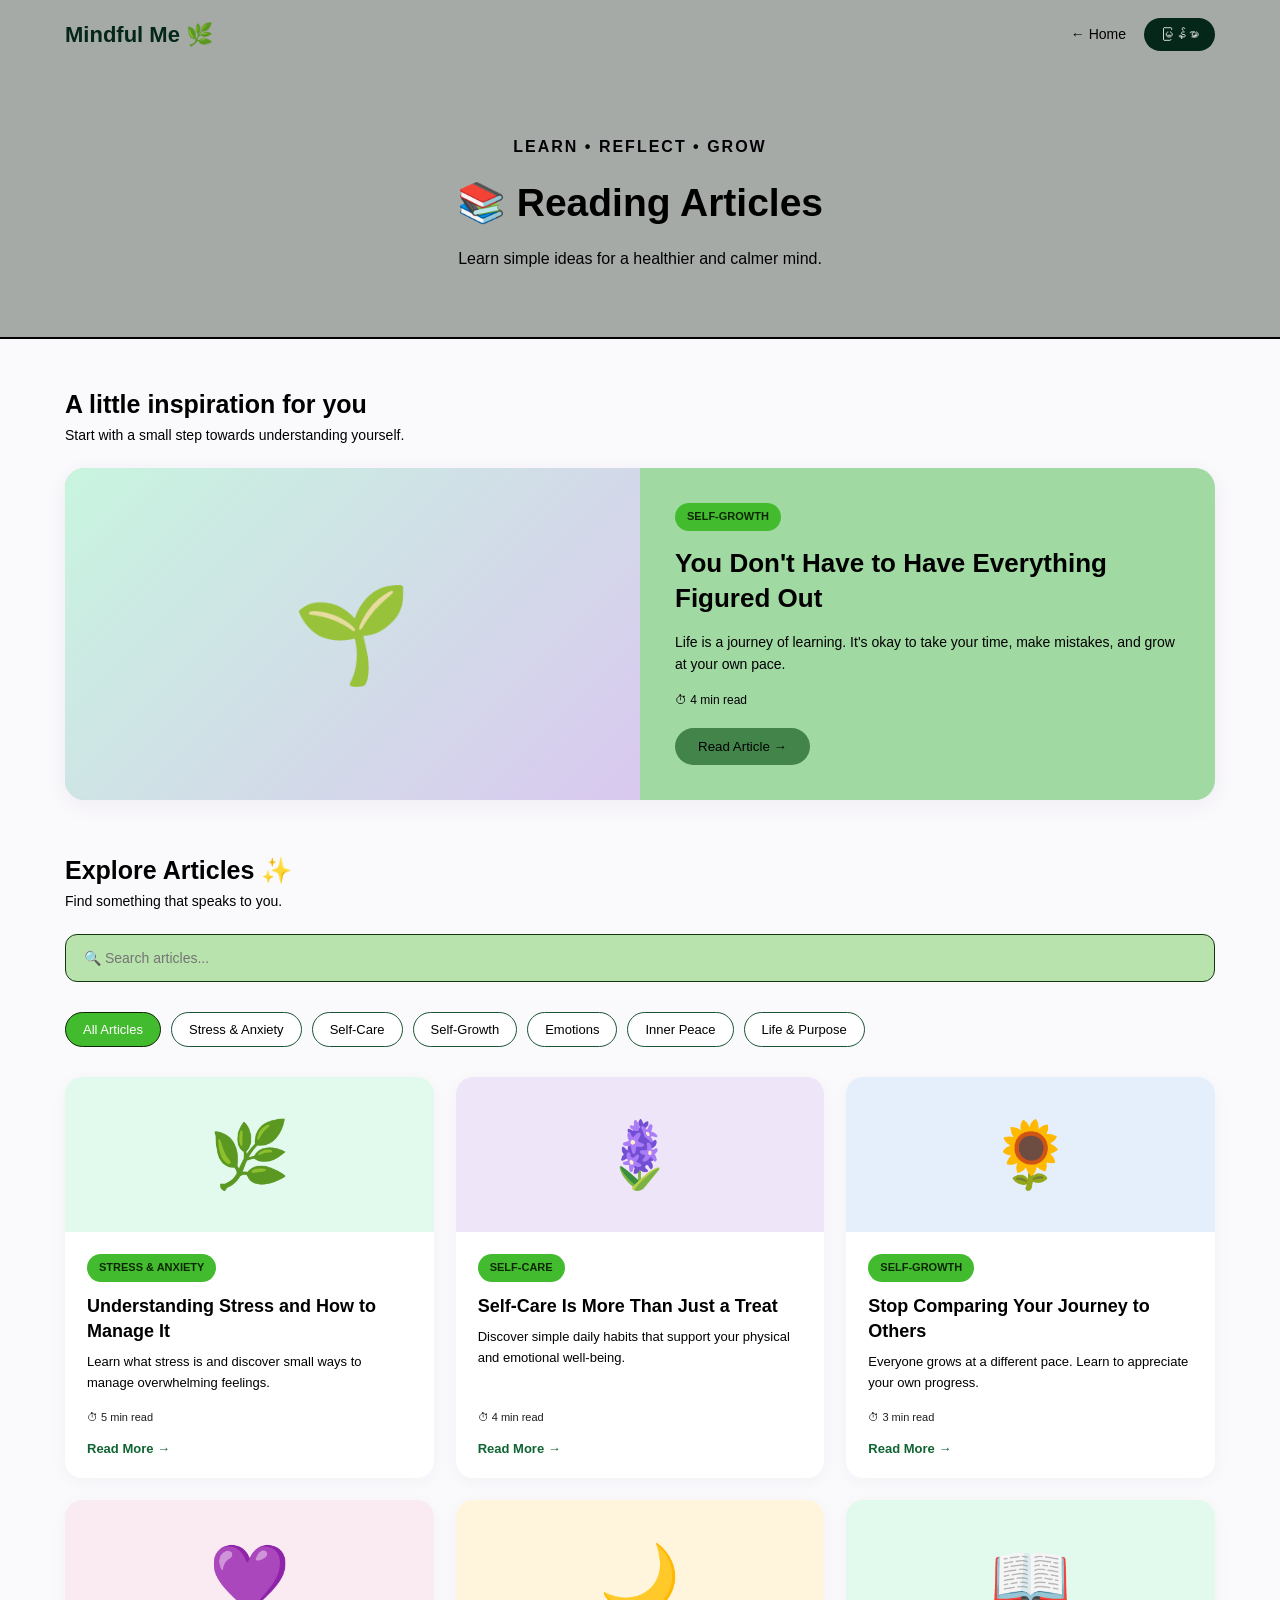
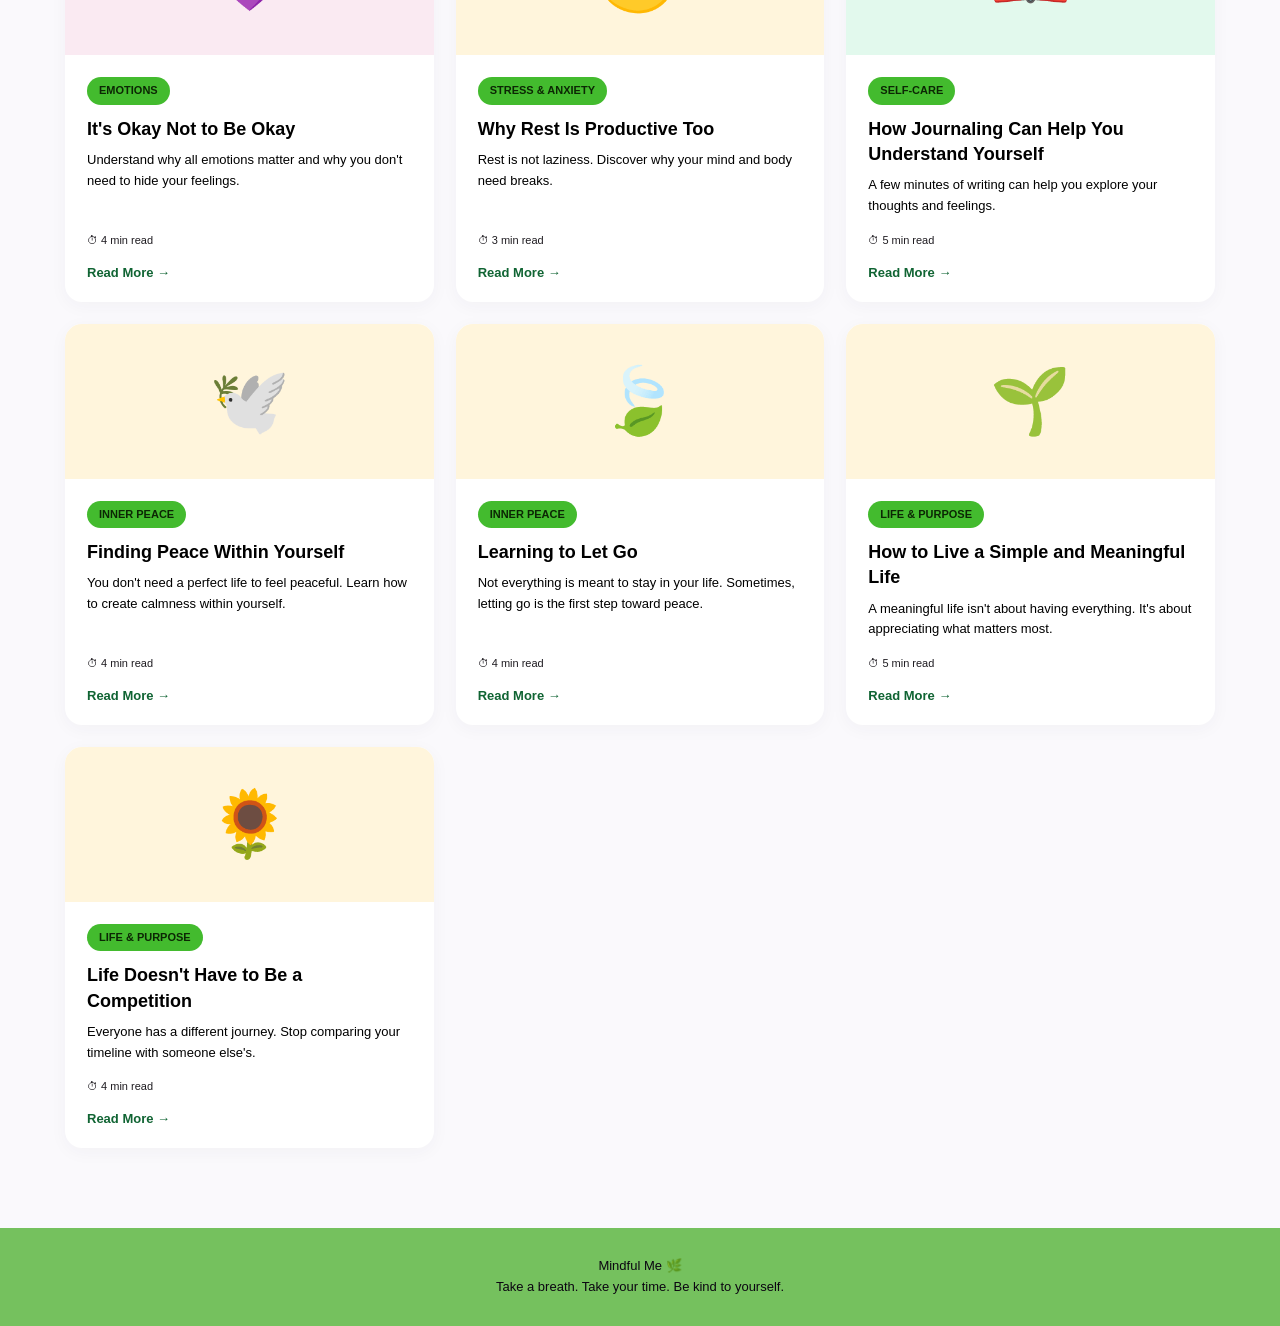
==== a.html @ 8b7abb9b "moodtrack" ====
<!DOCTYPE html>
<html lang="en">
<head>
<meta charset="UTF-8">
<meta name="viewport" content="width=device-width, initial-scale=1.0">

<title>Reading Articles | Mindful Me</title>

<style>
:root {
    --green: #052719;
    --dark-green: #0c2704;
    --purple: #359823;
    --blueviolet: rgb(16, 100, 51);
    --light-purple: #43844b;
    --light-green: #43bb2e;
    --background: #faf9fc;
    --text: #070013;
    --muted: #000000;
    --white: #ffffff;
}

* {
    margin: 0;
    padding: 0;
    box-sizing: border-box;
}

body {
    font-family: Arial, sans-serif;
    background: var(--background);
    color: var(--text);
    line-height: 1.6;
}

button, input {
    font-family: inherit;
}

.container {
    width: 90%;
    max-width: 1150px;
    margin: auto;
}

/* Navigation */

.navbar {
   background:rgb(166, 170, 167);
    padding: 17px 0;
}

.nav-content {
    display: flex;
    justify-content: space-between;
    align-items: center;
    gap: 15px;
}

.logo {
    color: var(--green);
    font-size: 22px;
    font-weight: bold;
    text-decoration: none;
}

.nav-right {
    display: flex;
    align-items: center;
    gap: 18px;
}

.back-link {
    color: var(--muted);
    text-decoration: none;
    font-size: 14px;
}

.language-btn {
    background: var(--green);
    border: none;
    color: var(--white);
    padding: 9px 16px;
    border-radius: 20px;
    cursor: pointer;
}

/* Hero */

.hero {
  background:rgb(166, 170, 167);
    padding: 65px 20px;
    text-align: center;
    border-bottom: 2px solid black;
}

.hero-label {
    color: var(--muted);
    font-size: 12px;
    font-weight: bold;
    letter-spacing: 2px;
}

.hero h1 {
    color: #000000;
    font-size: 39px;
    margin: 12px 0;
}

.hero p {
    color: #030105;
    font-size: 16px;
    max-width: 580px;
    margin: auto;
}

/* Main content */

main {
    padding: 45px 0;
}

.section-heading {
    margin-bottom: 22px;
}

.section-heading h2 {
    font-size: 25px;
    color: #000000;
}

.section-heading p {
    color: var(--muted);
    font-size: 14px;
}

/* Featured article */

.featured {
    display: grid;
    grid-template-columns: 1fr 1fr;
    background: rgb(161, 217, 162);
    border-radius: 20px;
    overflow: hidden;
    margin-bottom: 50px;
    box-shadow: 0 5px 25px rgba(60, 40, 80, 0.06);
}

.featured-image {
    min-height: 300px;
    background: linear-gradient(135deg, #c8f5df, #d9c8ef);
    display: flex;
    align-items: center;
    justify-content: center;
    font-size: 95px;
}

.featured-content {
    padding: 35px;
    display: flex;
    flex-direction: column;
    justify-content: center;
}

.category-tag {
    display: inline-block;
    width: fit-content;
    background: var(--light-green);
    color: var(--dark-green);
    padding: 5px 12px;
    border-radius: 20px;
    font-size: 11px;
    font-weight: bold;
}

.featured-content h2 {
    color: #000000;
    font-size: 26px;
    line-height: 1.35;
    margin: 15px 0;
}

.featured-content p {
    color: var(--muted);
    font-size: 14px;
    margin-bottom: 15px;
}

.read-time {
    color: #000000;
    font-size: 12px;
    margin-bottom: 18px;
}

.primary-btn {
    width: fit-content;
    background: var(--light-purple);
    color: rgb(1, 4, 0);
    padding: 11px 23px;
    border: none;
    border-radius: 25px;
    cursor: pointer;
    transition: 0.2s;
}

.primary-btn:hover {
    background: #1c681a;
    transform: translateY(-2px);
}

/* Search */

.search-area {
    margin-bottom: 30px;
}

.search-box {
    width: 100%;
    padding: 15px 18px;
    border: 1px solid #15370f;
    border-radius: 12px;
    background: rgb(184, 227, 173);
    outline: none;
    font-size: 14px;
}

.search-box:focus {
    border-color: var(--blueviolet);
}

/* Category filters */

.category-filters {
    display: flex;
    flex-wrap: wrap;
    gap: 10px;
    margin-bottom: 30px;
}

.filter-btn {
    background: white;
    border: 1px solid #1a5335;
    color: #010001;
    padding: 9px 17px;
    border-radius: 25px;
    cursor: pointer;
    font-size: 13px;
}

.filter-btn:hover,
.filter-btn.active {
    background: var(--light-green);
    border-color: var(--dark-green);
    color: white;
}

/* Article grid */

.article-grid {
    display: grid;
    grid-template-columns: repeat(3, 1fr);
    gap: 22px;
}

.article-card {
    background: white;
    border-radius: 17px;
    overflow: hidden;
    box-shadow: 0 4px 18px rgba(60, 40, 80, 0.04);
    transition: 0.25s;
    display: flex;
    flex-direction: column;
}

.article-card:hover {
    transform: translateY(-5px);
    box-shadow: 0 8px 25px rgba(60, 40, 80, 0.09);
}

.article-image {
    height: 155px;
    display: flex;
    justify-content: center;
    align-items: center;
    font-size: 65px;
}

.image-green { background: #e2f9ed; }
.image-purple { background: #eee5f8; }
.image-blue { background: #e5effc; }
.image-pink { background: #faeaf2; }
.image-yellow { background: #fff5dc; }

.article-content {
    padding: 22px;
    display: flex;
    flex-direction: column;
    flex: 1;
}

.article-content h3 {
    color: #000000;
    font-size: 18px;
    margin: 12px 0 8px;
    line-height: 1.4;
}

.article-content p {
    color: var(--muted);
    font-size: 13px;
    margin-bottom: 15px;
    flex: 1;
}

.article-meta {
    color: #1e1b20;
    font-size: 11px;
    margin-bottom: 15px;
}

.read-link {
    background: transparent;
    border: none;
    color: var(--blueviolet);
    font-weight: bold;
    font-size: 13px;
    text-align: left;
    cursor: pointer;
    width: fit-content;
}

.read-link:hover {
    color: var(--dark-green);
}

.no-results {
    display: none;
    text-align: center;
    padding: 40px 15px;
    color: var(--muted);
}

/* Article reader */

.article-reader {
    display: none;
    background: rgb(180, 196, 175);
    padding: 35px;
    border-radius: 18px;
    margin-top: 35px;
    box-shadow: 0 4px 20px rgba(60, 40, 80, 0.06);
}

.article-reader.open {
    display: block;
}

.reader-back {
    background: var(--light-purple);
    color: var(--muted);
    border: none;
    border-radius: 20px;
    padding: 9px 16px;
    cursor: pointer;
    margin-bottom: 25px;
}

.reader-category {
    color: var(--dark-green);
    font-size: 12px;
    font-weight: bold;
}

.article-reader h2 {
    color: #130c1b;
    font-size: 29px;
    margin: 12px 0;
}

.reader-time {
    color: var(--muted);
    font-size: 12px;
    margin-bottom: 25px;
}

.reader-body {
    max-width: 750px;
    color: #000000;
    font-size: 15px;
    line-height: 1.9;
}

.reader-body h3 {
    color: var(--text);
    margin: 25px 0 8px;
}

.reader-body p {
    margin-bottom: 15px;
}

.reader-body ul {
    padding-left: 22px;
    margin-bottom: 18px;
}

.reader-body li {
    margin-bottom: 8px;
}

/* Footer */

footer {
    background: #75c15e;
    text-align: center;
    padding: 28px 15px;
    color: #0b0511;
    font-size: 13px;
    margin-top: 35px;
}

/* Responsive */

@media (max-width: 850px) {
    .article-grid {
        grid-template-columns: repeat(2, 1fr);
    }
}

@media (max-width: 600px) {
    .hero {
        padding: 45px 15px;
    }

    .hero h1 {
        font-size: 28px;
    }

    .featured {
        grid-template-columns: 1fr;
    }

    .featured-image {
        min-height: 180px;
    }

    .featured-content {
        padding: 25px;
    }

    .article-grid {
        grid-template-columns: 1fr;
    }

    .nav-content {
        flex-wrap: wrap;
    }

    .article-reader {
        padding: 22px;
    }

    .article-reader h2 {
        font-size: 23px;
    }
}
</style>
</head>

<body>

<!-- Navigation -->
<nav class="navbar">
    <div class="container nav-content">

        <a href="index.html" class="logo">Mindful Me 🌿</a>

        <div class="nav-right">
            <a href="index.html" class="back-link"
               data-en="← Home" data-my="← ပင်မစာမျက်နှာ">
                ← Home
            </a>

            <button class="language-btn" id="languageToggle">
                မြန်မာ
            </button>
        </div>

    </div>
</nav>

<!-- Hero -->
<header class="hero">
    <div class="container">

        <p class="hero-label"
           data-en="LEARN • REFLECT • GROW"
           data-my="လေ့လာပါ • ဆင်ခြင်ပါ • တိုးတက်ပါ">
            LEARN • REFLECT • GROW
        </p>

        <h1 data-en="📚 Reading Articles"
            data-my="📚 ဖတ်ရှုလေ့လာရန် ဆောင်းပါးများ">
            📚 Reading Articles
        </h1>

        <p data-en="Learn simple ideas for a healthier and calmer mind."
           data-my="ပိုမိုကျန်းမာပြီး စိတ်အေးချမ်းစေဖို့ ရိုးရှင်းတဲ့ အကြောင်းအရာလေးတွေကို လေ့လာလိုက်ပါ။">
            Learn simple ideas for a healthier and calmer mind.
        </p>

    </div>
</header>

<main class="container">

    <!-- Featured Article -->
    <div class="section-heading">
        <h2 data-en="A little inspiration for you"
            data-my="သင့်အတွက် အတွေးအမြင်လေးတစ်ခု">
            A little inspiration for you
        </h2>

        <p data-en="Start with a small step towards understanding yourself."
           data-my="ကိုယ့်ကိုယ်ကို နားလည်ဖို့ ခြေလှမ်းသေးသေးလေးကနေ စတင်လိုက်ပါ။">
            Start with a small step towards understanding yourself.
        </p>
    </div>

    <section class="featured">

        <div class="featured-image">🌱</div>

        <div class="featured-content">

            <span class="category-tag"
                  data-en="SELF-GROWTH"
                  data-my="ကိုယ်တိုင်တိုးတက်မှု">
                SELF-GROWTH
            </span>

            <h2 data-en="You Don't Have to Have Everything Figured Out"
                data-my="အရာအားလုံးကို အခုချက်ချင်း နားလည်ထားဖို့ မလိုပါဘူး။">
                You Don't Have to Have Everything Figured Out
            </h2>

            <p data-en="Life is a journey of learning. It's okay to take your time, make mistakes, and grow at your own pace."
               data-my="ဘဝဆိုတာ သင်ယူမှုခရီးတစ်ခုပါ။ အချိန်ယူတာ၊ အမှားလုပ်မိတာနဲ့ ကိုယ့်အရှိန်အဟုန်အတိုင်း တိုးတက်တာတွေဟာလည်း အဆင်ပြေပါတယ်။">
                Life is a journey of learning. It's okay to take your time, make mistakes, and grow at your own pace.
            </p>

            <span class="read-time"
                  data-en="⏱ 4 min read"
                  data-my="⏱ ၄ မိနစ်ခန့် ဖတ်ရန်">
                ⏱ 4 min read
            </span>

            <button class="primary-btn" data-article="growth"
                    data-en="Read Article →" 
                    data-my="ဆောင်းပါးဖတ်ရန် →">
                Read Article →
            </button>

        </div>

    </section>

    <!-- Articles -->
    <section>

        <div class="section-heading">
            <h2 data-en="Explore Articles ✨"
                data-my="ဆောင်းပါးများ လေ့လာရန် ✨">
                Explore Articles ✨
            </h2>

            <p data-en="Find something that speaks to you."
               data-my="သင့်စိတ်နဲ့ ကိုက်ညီတဲ့ အကြောင်းအရာလေးတွေကို ရှာဖွေလိုက်ပါ။">
                Find something that speaks to you.
            </p>
        </div>

        <!-- Search -->
        <div class="search-area">
            <input
                type="search"
                id="articleSearch"
                class="search-box"
                placeholder="🔍 Search articles..."
                data-placeholder-en="🔍 Search articles..."
                data-placeholder-my="🔍 ဆောင်းပါးများ ရှာဖွေရန်..."
            >
        </div>

        <!-- Filters -->
        <div class="category-filters">

            <button class="filter-btn active" data-category="all"
                    data-en="All Articles" data-my="အားလုံး">
                All Articles
            </button>

            <button class="filter-btn" data-category="stress"
                    data-en="Stress & Anxiety" data-my="စိတ်ဖိစီးမှု">
                Stress & Anxiety
            </button>

            <button class="filter-btn" data-category="selfcare"
                    data-en="Self-Care" data-my="ကိုယ့်ကိုယ်ကို ဂရုစိုက်မှု">
                Self-Care
            </button>

            <button class="filter-btn" data-category="growth"
                    data-en="Self-Growth" data-my="ကိုယ်တိုင်တိုးတက်မှု">
                Self-Growth
            </button>

            <button class="filter-btn" data-category="emotions"
                    data-en="Emotions" data-my="ခံစားချက်များ">
                Emotions
            </button>
            <button class="filter-btn" data-category="inner-peace"
        data-en="Inner Peace" data-my="စိတ်အေးချမ်းမှု">
    Inner Peace
</button>

<button class="filter-btn" data-category="life-purpose"
        data-en="Life & Purpose" data-my="ဘဝနှင့် ရည်ရွယ်ချက်">
    Life & Purpose
</button>

        </div>

        <!-- Article cards -->
        <div class="article-grid" id="articleGrid">

            <article class="article-card" data-category="stress"
                     data-search="stress anxiety overwhelmed calm breathing">
                <div class="article-image image-green">🌿</div>

                <div class="article-content">

                    <span class="category-tag"
                          data-en="STRESS & ANXIETY"
                          data-my="စိတ်ဖိစီးမှု">
                        STRESS & ANXIETY
                    </span>

                    <h3 data-en="Understanding Stress and How to Manage It"
                        data-my="စိတ်ဖိစီးမှုကို နားလည်ပြီး ဘယ်လိုဖြေရှင်းမလဲ။">
                        Understanding Stress and How to Manage It
                    </h3>

                    <p data-en="Learn what stress is and discover small ways to manage overwhelming feelings."
                       data-my="စိတ်ဖိစီးမှုဆိုတာ ဘာလဲ၊ စိတ်ပင်ပန်းမှုတွေကို ဘယ်လိုလျှော့ချနိုင်မလဲဆိုတာ လေ့လာပါ။">
                        Learn what stress is and discover small ways to manage overwhelming feelings.
                    </p>

                    <span class="article-meta"
                          data-en="⏱ 5 min read"
                          data-my="⏱ ၅ မိနစ်ခန့်">
                        ⏱ 5 min read
                    </span>

                    <button class="read-link" data-article="stress"
                            data-en="Read More →" data-my="ဆက်လက်ဖတ်ရှုရန် →">
                        Read More →
                    </button>

                </div>
            </article>

            <article class="article-card" data-category="selfcare"
                     data-search="self care healthy habits daily routine">
                <div class="article-image image-purple">🪻</div>

                <div class="article-content">

                    <span class="category-tag"
                          data-en="SELF-CARE" data-my="ကိုယ့်ကိုယ်ကို ဂရုစိုက်မှု">
                        SELF-CARE
                    </span>

                    <h3 data-en="Self-Care Is More Than Just a Treat"
                        data-my="ကိုယ့်ကိုယ်ကို ဂရုစိုက်ခြင်းဆိုတာ">
                        Self-Care Is More Than Just a Treat
                    </h3>

                    <p data-en="Discover simple daily habits that support your physical and emotional well-being."
                       data-my="ကိုယ်ခန္ဓာနဲ့ စိတ်ပိုင်းဆိုင်ရာ ကျန်းမာရေးကို အထောက်အကူပြုတဲ့ နေ့စဉ်အလေ့အကျင့်လေးတွေကို လေ့လာပါ။">
                        Discover simple daily habits that support your physical and emotional well-being.
                    </p>

                    <span class="article-meta"
                          data-en="⏱ 4 min read" data-my="⏱ ၄ မိနစ်ခန့်">
                        ⏱ 4 min read
                    </span>

                    <button class="read-link" data-article="selfcare"
                            data-en="Read More →" data-my="ဆက်လက်ဖတ်ရှုရန် →">
                        Read More →
                    </button>

                </div>
            </article>

            <article class="article-card" data-category="growth"
                     data-search="self growth confidence comparison personal development">
                <div class="article-image image-blue">🌻</div>

                <div class="article-content">

                    <span class="category-tag"
                          data-en="SELF-GROWTH" data-my="ကိုယ်တိုင်တိုးတက်မှု">
                        SELF-GROWTH
                    </span>

                    <h3 data-en="Stop Comparing Your Journey to Others"
                        data-my="ကိုယ့်ခရီးလမ်းကို သူများနဲ့ မနှိုင်းယှဉ်ပါနဲ့။">
                        Stop Comparing Your Journey to Others
                    </h3>

                    <p data-en="Everyone grows at a different pace. Learn to appreciate your own progress."
                       data-my="လူတိုင်းဟာ ကိုယ့်အရှိန်အဟုန်နဲ့ ကိုယ်တိုးတက်ကြပါတယ်။ ကိုယ့်တိုးတက်မှုကို တန်ဖိုးထားတတ်ဖို့ လေ့လာပါ။">
                        Everyone grows at a different pace. Learn to appreciate your own progress.
                    </p>

                    <span class="article-meta"
                          data-en="⏱ 3 min read" data-my="⏱ ၃ မိနစ်ခန့်">
                        ⏱ 3 min read
                    </span>

                    <button class="read-link" data-article="comparison"
                            data-en="Read More →" data-my="ဆက်လက်ဖတ်ရှုရန် →">
                        Read More →
                    </button>

                </div>
            </article>

            <article class="article-card" data-category="emotions"
                     data-search="emotions feelings sadness loneliness emotional awareness">
                <div class="article-image image-pink">💜</div>

                <div class="article-content">

                    <span class="category-tag"
                          data-en="EMOTIONS" data-my="ခံစားချက်များ">
                        EMOTIONS
                    </span>

                    <h3 data-en="It's Okay Not to Be Okay"
                        data-my="အဆင်မပြေတဲ့နေ့တွေ ရှိတာလည်း ပုံမှန်ပါပဲ။">
                        It's Okay Not to Be Okay
                    </h3>

                    <p data-en="Understand why all emotions matter and why you don't need to hide your feelings."
                       data-my="ခံစားချက်တိုင်းဟာ အရေးကြီးကြောင်းနဲ့ ကိုယ့်ခံစားချက်တွေကို ဖုံးကွယ်ထားဖို့ မလိုကြောင်း နားလည်ပါ။">
                        Understand why all emotions matter and why you don't need to hide your feelings.
                    </p>

                    <span class="article-meta"
                          data-en="⏱ 4 min read" data-my="⏱ ၄ မိနစ်ခန့်">
                        ⏱ 4 min read
                    </span>

                    <button class="read-link" data-article="emotions"
                            data-en="Read More →" data-my="ဆက်လက်ဖတ်ရှုရန် →">
                        Read More →
                    </button>

                </div>
            </article>

            <article class="article-card" data-category="stress"
                     data-search="sleep rest tired burnout relaxation">
                <div class="article-image image-yellow">🌙</div>

                <div class="article-content">

                    <span class="category-tag"
                          data-en="STRESS & ANXIETY" data-my="စိတ်ဖိစီးမှု">
                        STRESS & ANXIETY
                    </span>

                    <h3 data-en="Why Rest Is Productive Too"
                        data-my="အနားယူခြင်းဟာလည်း အကျိုးရှိပါတယ်။">
                        Why Rest Is Productive Too
                    </h3>

                    <p data-en="Rest is not laziness. Discover why your mind and body need breaks."
                       data-my="အနားယူခြင်းဟာ ပျင်းရိခြင်း မဟုတ်ပါဘူး။ စိတ်နဲ့ ကိုယ်ခန္ဓာအတွက် ဘာကြောင့် အနားယူဖို့ လိုအပ်သလဲဆိုတာ လေ့လာပါ။">
                        Rest is not laziness. Discover why your mind and body need breaks.
                    </p>

                    <span class="article-meta"
                          data-en="⏱ 3 min read" data-my="⏱ ၃ မိနစ်ခန့်">
                        ⏱ 3 min read
                    </span>

                    <button class="read-link" data-article="rest"
                            data-en="Read More →" data-my="ဆက်လက်ဖတ်ရှုရန် →">
                        Read More →
                    </button>

                </div>
            </article>

            <article class="article-card" data-category="selfcare"
                     data-search="journaling writing thoughts feelings mental clarity">
                <div class="article-image image-green">📖</div>

                <div class="article-content">

                    <span class="category-tag"
                          data-en="SELF-CARE" data-my="ကိုယ့်ကိုယ်ကို ဂရုစိုက်မှု">
                        SELF-CARE
                    </span>

                    <h3 data-en="How Journaling Can Help You Understand Yourself"
                        data-my="စာရေးမှတ်တမ်းတင်ခြင်းက ကိုယ့်ကိုယ်ကို နားလည်စေပါတယ်။">
                        How Journaling Can Help You Understand Yourself
                    </h3>

                    <p data-en="A few minutes of writing can help you explore your thoughts and feelings."
                       data-my="မိနစ်အနည်းငယ် စာရေးခြင်းက သင့်အတွေးတွေနဲ့ ခံစားချက်တွေကို နားလည်စေဖို့ ကူညီနိုင်ပါတယ်။">
                        A few minutes of writing can help you explore your thoughts and feelings.
                    </p>

                    <span class="article-meta"
                          data-en="⏱ 5 min read" data-my="⏱ ၅ မိနစ်ခန့်">
                        ⏱ 5 min read
                    </span>

                    <button class="read-link" data-article="journaling"
                            data-en="Read More →" data-my="ဆက်လက်ဖတ်ရှုရန် →">
                        Read More →
                    </button>

                </div>
            </article>
            <!-- Finding Peace Within Yourself -->
<article class="article-card" data-category="inner-peace"
         data-search="inner peace calm mind happiness self acceptance">
    <div class="article-image image-yellow">🕊️</div>

    <div class="article-content">

        <span class="category-tag"
              data-en="INNER PEACE" data-my="စိတ်အေးချမ်းမှု">
            INNER PEACE
        </span>

        <h3 data-en="Finding Peace Within Yourself"
            data-my="ကိုယ့်အတွင်းစိတ်မှာ အေးချမ်းမှုကို ရှာဖွေခြင်း">
            Finding Peace Within Yourself
        </h3>

        <p data-en="You don't need a perfect life to feel peaceful. Learn how to create calmness within yourself."
           data-my="စိတ်အေးချမ်းဖို့ ပြီးပြည့်စုံတဲ့ဘဝတစ်ခုကို ပိုင်ဆိုင်ထားဖို့ မလိုပါဘူး။ ကိုယ့်အတွင်းစိတ်မှာ အေးချမ်းမှုကို ဘယ်လိုဖန်တီးနိုင်မလဲဆိုတာ လေ့လာကြည့်ပါ။">
            You don't need a perfect life to feel peaceful. Learn how to create calmness within yourself.
        </p>

        <span class="article-meta"
              data-en="⏱ 4 min read" data-my="⏱ ၄ မိနစ်ခန့်">
            ⏱ 4 min read
        </span>

        <button class="read-link" data-article="mindpeace"
                data-en="Read More →" data-my="ဆက်လက်ဖတ်ရှုရန် →">
            Read More →
        </button>

    </div>
</article>


<!-- Learning to Let Go -->
<article class="article-card" data-category="inner-peace"
         data-search="letting go past mistakes worry acceptance healing">
    <div class="article-image image-yellow">🍃</div>

    <div class="article-content">

        <span class="category-tag"
              data-en="INNER PEACE" data-my="စိတ်အေးချမ်းမှု">
            INNER PEACE
        </span>

        <h3 data-en="Learning to Let Go"
            data-my="လက်လွှတ်တတ်ဖို့ သင်ယူခြင်း">
            Learning to Let Go
        </h3>

        <p data-en="Not everything is meant to stay in your life. Sometimes, letting go is the first step toward peace."
           data-my="အရာအားလုံးဟာ ကိုယ့်ဘဝထဲမှာ အမြဲရှိနေဖို့ မဟုတ်ပါဘူး။ တစ်ခါတလေ လက်လွှတ်တတ်ခြင်းက စိတ်အေးချမ်းမှုဆီသို့ ပထမဆုံးခြေလှမ်း ဖြစ်ပါတယ်။">
            Not everything is meant to stay in your life. Sometimes, letting go is the first step toward peace.
        </p>

        <span class="article-meta"
              data-en="⏱ 4 min read" data-my="⏱ ၄ မိနစ်ခန့်">
            ⏱ 4 min read
        </span>

        <button class="read-link" data-article="lettinggo"
                data-en="Read More →" data-my="ဆက်လက်ဖတ်ရှုရန် →">
            Read More →
        </button>

    </div>
</article>
<!-- A Simple and Meaningful Life -->
<article class="article-card" data-category="life-purpose"
         data-search="simple meaningful life purpose priorities gratitude">
    <div class="article-image image-yellow">🌱</div>

    <div class="article-content">

        <span class="category-tag"
              data-en="LIFE & PURPOSE" data-my="ဘဝနှင့် ရည်ရွယ်ချက်">
            LIFE & PURPOSE
        </span>

        <h3 data-en="How to Live a Simple and Meaningful Life"
            data-my="ရိုးရှင်းပြီး အဓိပ္ပာယ်ရှိတဲ့ ဘဝတစ်ခုကို ဘယ်လိုနေထိုင်မလဲ">
            How to Live a Simple and Meaningful Life
        </h3>

        <p data-en="A meaningful life isn't about having everything. It's about appreciating what matters most."
           data-my="အဓိပ္ပာယ်ရှိတဲ့ဘဝဆိုတာ အရာအားလုံးကို ပိုင်ဆိုင်ထားခြင်း မဟုတ်ပါဘူး။ ကိုယ့်အတွက် အရေးကြီးဆုံးအရာတွေကို တန်ဖိုးထားတတ်ခြင်းပါ။">
            A meaningful life isn't about having everything. It's about appreciating what matters most.
        </p>

        <span class="article-meta"
              data-en="⏱ 5 min read" data-my="⏱ ၅ မိနစ်ခန့်">
            ⏱ 5 min read
        </span>

        <button class="read-link" data-article="simplelife"
                data-en="Read More →" data-my="ဆက်လက်ဖတ်ရှုရန် →">
            Read More →
        </button>

    </div>
</article>


<!-- Life Is Not a Competition -->
<article class="article-card" data-category="life-purpose"
         data-search="life comparison competition own journey timeline success">
    <div class="article-image image-yellow">🌻</div>

    <div class="article-content">

        <span class="category-tag"
              data-en="LIFE & PURPOSE" data-my="ဘဝနှင့် ရည်ရွယ်ချက်">
            LIFE & PURPOSE
        </span>

        <h3 data-en="Life Doesn't Have to Be a Competition"
            data-my="ဘဝဆိုတာ ပြိုင်ပွဲတစ်ခု ဖြစ်နေစရာမလိုပါဘူး">
            Life Doesn't Have to Be a Competition
        </h3>

        <p data-en="Everyone has a different journey. Stop comparing your timeline with someone else's."
           data-my="လူတိုင်းမှာ ကိုယ်ပိုင်ဘဝခရီးလမ်း ရှိကြပါတယ်။ ကိုယ့်ရဲ့အချိန်ဇယားကို တခြားသူတွေနဲ့ နှိုင်းယှဉ်နေခြင်းကို ရပ်လိုက်ပါ။">
            Everyone has a different journey. Stop comparing your timeline with someone else's.
        </p>

        <span class="article-meta"
              data-en="⏱ 4 min read" data-my="⏱ ၄ မိနစ်ခန့်">
            ⏱ 4 min read
        </span>

        <button class="read-link" data-article="lifecompetition"
                data-en="Read More →" data-my="ဆက်လက်ဖတ်ရှုရန် →">
            Read More →
        </button>

    </div>
</article>

        </div>

        <p class="no-results" id="noResults"
           data-en="No articles found. Try another keyword or category."
           data-my="ဆောင်းပါးမတွေ့ပါ။ အခြားစကားလုံး သို့မဟုတ် အမျိုးအစားကို ရွေးကြည့်ပါ။">
            No articles found. Try another keyword or category.
        </p>

    </section>

    <!-- Article Reader -->
    <section class="article-reader" id="articleReader">

        <button class="reader-back" id="closeArticle"
                data-en="← Back to Articles" data-my="← ဆောင်းပါးများသို့ ပြန်သွားရန်">
            ← Back to Articles
        </button>

        <p class="reader-category" id="readerCategory"></p>

        <h2 id="readerTitle"></h2>

        <p class="reader-time" id="readerTime"></p>

        <div class="reader-body" id="readerBody"></div>

    </section>

</main>

<footer>
    <p>Mindful Me 🌿</p>
    <p data-en="Take a breath. Take your time. Be kind to yourself."
       data-my="အသက်ရှူပါ။ အချိန်ယူပါ။ ကိုယ့်ကိုယ်ကို ကြင်နာပါ။">
        Take a breath. Take your time. Be kind to yourself.
    </p>
</footer>

<script>

// ===================================
// ARTICLE CONTENT
// ===================================

const articles = {

    growth: {
        category: {
            en: "SELF-GROWTH",
            my: "ကိုယ်တိုင်တိုးတက်မှု"
        },
        time: {
            en: "4 min read",
            my: "၄ မိနစ်ခန့်"
        },
        title: {
            en: "You Don't Have to Have Everything Figured Out",
            my: "အရာအားလုံးကို အခုချက်ချင်း နားလည်ထားဖို့ မလိုပါဘူး။"
        },
        body: {
            en: `
                <p>Sometimes we feel pressured to have a perfect plan for our lives. We may wonder whether we are doing enough, choosing the right path, or moving quickly enough.</p>

                <p>But life is not a race. You are allowed to learn as you go, change your mind, and discover new things about yourself.</p>

                <h3>🌱 Give yourself permission to grow</h3>

                <p>You do not need to know every answer today. Small experiences can teach you valuable lessons over time.</p>

                <h3>✨ Focus on one small step</h3>

                <ul>
                    <li>Choose one realistic goal for today.</li>
                    <li>Celebrate small improvements.</li>
                    <li>Allow yourself to make mistakes.</li>
                    <li>Take breaks when you need them.</li>
                </ul>

                <p>Your journey does not need to look like anyone else's. Give yourself time and patience.</p>

                <h3>💚 Remember</h3>
                <p>You are allowed to be a work in progress.</p>
            `,
            my: `
                <p>တစ်ခါတလေမှာ ဘဝအတွက် ပြီးပြည့်စုံတဲ့ အစီအစဉ်တစ်ခု ရှိထားရမယ်လို့ ကိုယ့်ကိုယ်ကို ဖိအားပေးမိတတ်ပါတယ်။ ကိုယ်လုပ်နေတာ လုံလောက်ရဲ့လား၊ လမ်းကြောင်းမှန်ကို ရွေးထားရဲ့လား၊ တိုးတက်မှုနှေးနေသလားဆိုပြီး တွေးမိတတ်ပါတယ်။</p>

                <p>ဒါပေမဲ့ ဘဝဆိုတာ ပြိုင်ပွဲတစ်ခု မဟုတ်ပါဘူး။ လမ်းလျှောက်ရင်း သင်ယူခွင့်၊ စိတ်ကူးပြောင်းလဲခွင့်နဲ့ ကိုယ့်အကြောင်း အသစ်တွေ ရှာဖွေခွင့် ရှိပါတယ်။</p>

                <h3>🌱 ကိုယ့်ကိုယ်ကို တိုးတက်ခွင့်ပေးပါ</h3>

                <p>ဒီနေ့မှာ အဖြေအားလုံး သိထားဖို့ မလိုပါဘူး။ အတွေ့အကြုံသေးသေးလေးတွေကလည်း အချိန်ကြာလာတာနဲ့အမျှ သင်ခန်းစာကောင်းတွေ ပေးနိုင်ပါတယ်။</p>

                <h3>✨ ခြေလှမ်းသေးသေးလေးတစ်ခုကို အာရုံစိုက်ပါ</h3>

                <ul>
                    <li>ဒီနေ့အတွက် လက်တွေ့ကျတဲ့ ရည်မှန်းချက်တစ်ခု ရွေးပါ။</li>
                    <li>တိုးတက်မှုသေးသေးလေးတွေကို အသိအမှတ်ပြုပါ။</li>
                    <li>အမှားလုပ်မိတာကို လက်ခံပါ။</li>
                    <li>လိုအပ်တဲ့အခါ အနားယူပါ။</li>
                </ul>

                <p>သင့်ဘဝခရီးလမ်းဟာ သူများနဲ့ တူနေဖို့ မလိုပါဘူး။ ကိုယ့်ကိုယ်ကို အချိန်နဲ့ စိတ်ရှည်မှု ပေးပါ။</p>

                <h3>💚 သတိရပါ</h3>
                <p>သင်ဟာ အမြဲတမ်း သင်ယူတိုးတက်နေသူတစ်ယောက် ဖြစ်ခွင့်ရှိပါတယ်။</p>
            `
        }
    },

    stress: {
        category: { en: "STRESS & ANXIETY", my: "စိတ်ဖိစီးမှု" },
        time: { en: "5 min read", my: "၅ မိနစ်ခန့်" },
        title: {
            en: "Understanding Stress and How to Manage It",
            my: "စိတ်ဖိစီးမှုကို နားလည်ပြီး ဘယ်လိုဖြေရှင်းမလဲ။"
        },
        body: {
            en: `
                <p>Stress is a natural response to challenging situations. It can happen when we have too much work, face uncertainty, or experience changes in life.</p>

                <h3>🌿 What can stress feel like?</h3>
                <ul>
                    <li>Feeling overwhelmed or worried.</li>
                    <li>Difficulty concentrating.</li>
                    <li>Feeling tired or restless.</li>
                    <li>Changes in sleep or appetite.</li>
                </ul>

                <h3>💚 Small ways to manage stress</h3>
                <ul>
                    <li>Break a big task into smaller steps.</li>
                    <li>Take a short break from work.</li>
                    <li>Talk to someone you trust.</li>
                    <li>Try slow, comfortable breathing.</li>
                    <li>Make time for rest and activities you enjoy.</li>
                </ul>

                <p>You do not have to manage everything alone. If stress feels overwhelming or continues to affect your daily life, consider speaking with a qualified health professional.</p>

                <h3>Remember</h3>
                <p>Taking one small step is still progress.</p>
            `,
            my: `
                <p>စိတ်ဖိစီးမှုဆိုတာ ခက်ခဲတဲ့ အခြေအနေတွေကို ကြုံတွေ့တဲ့အခါ ခန္ဓာကိုယ်နဲ့ စိတ်က သဘာဝအတိုင်း တုံ့ပြန်မှုတစ်ခု ဖြစ်ပါတယ်။ အလုပ်များလွန်းတာ၊ မသေချာတဲ့အခြေအနေတွေ၊ ဘဝအပြောင်းအလဲတွေကြောင့် ဖြစ်နိုင်ပါတယ်။</p>

                <h3>🌿 စိတ်ဖိစီးမှုရဲ့ လက္ခဏာတွေ</h3>
                <ul>
                    <li>စိတ်ပူပန်ပြီး မနိုင်မနင်းဖြစ်ခြင်း။</li>
                    <li>အာရုံစူးစိုက်ရခက်ခဲခြင်း။</li>
                    <li>ပင်ပန်းခြင်း သို့မဟုတ် မငြိမ်မသက်ဖြစ်ခြင်း။</li>
                    <li>အိပ်စက်မှုနဲ့ စားချင်စိတ် ပြောင်းလဲခြင်း။</li>
                </ul>

                <h3>💚 စိတ်ဖိစီးမှုကို လျှော့ချဖို့ နည်းလမ်းလေးတွေ</h3>
                <ul>
                    <li>အလုပ်ကြီးတစ်ခုကို အဆင့်သေးသေးလေးတွေ ခွဲလုပ်ပါ။</li>
                    <li>အလုပ်ကနေ ခဏနားပါ။</li>
                    <li>ယုံကြည်ရသူတစ်ယောက်နဲ့ စကားပြောပါ။</li>
                    <li>ဖြည်းဖြည်းနဲ့ သက်တောင့်သက်သာ အသက်ရှူပါ။</li>
                    <li>အနားယူဖို့နဲ့ ကိုယ်နှစ်သက်တဲ့အရာတွေအတွက် အချိန်ပေးပါ။</li>
                </ul>

                <p>အရာအားလုံးကို တစ်ယောက်တည်း ဖြေရှင်းဖို့ မလိုပါဘူး။ စိတ်ဖိစီးမှုက ပြင်းထန်လာခြင်း သို့မဟုတ် နေ့စဉ်ဘဝကို ထိခိုက်လာခြင်းရှိရင် ကျန်းမာရေးပညာရှင်တစ်ဦးနဲ့ တိုင်ပင်စဉ်းစားပါ။</p>

                <h3>သတိရပါ</h3>
                <p>ခြေလှမ်းသေးသေးလေးတစ်ခုကလည်း တိုးတက်မှုပါပဲ။</p>
            `
        }
    },

    selfcare: {
        category: { en: "SELF-CARE", my: "ကိုယ့်ကိုယ်ကို ဂရုစိုက်မှု" },
        time: { en: "4 min read", my: "၄ မိနစ်ခန့်" },
        title: {
            en: "Self-Care Is More Than Just a Treat",
            my: "ကိုယ့်ကိုယ်ကို ဂရုစိုက်ခြင်းဆိုတာ"
        },
        body: {
            en: `
                <p>Self-care is not only about buying something nice or taking a relaxing holiday. It also means looking after your everyday needs.</p>

                <h3>🌱 Everyday self-care ideas</h3>
                <ul>
                    <li>Drink enough water.</li>
                    <li>Eat regular, nourishing meals.</li>
                    <li>Get enough sleep when possible.</li>
                    <li>Move your body in a way that feels comfortable.</li>
                    <li>Make time for people who support you.</li>
                    <li>Give yourself permission to say no when needed.</li>
                </ul>

                <h3>💜 Self-care looks different for everyone</h3>
                <p>Some days it might mean going for a walk. Other days it might mean resting, asking for help, or completing just one important task.</p>

                <p>There is no perfect self-care routine. Find small habits that work with your life.</p>
            `,
            my: `
                <p>ကိုယ့်ကိုယ်ကို ဂရုစိုက်ခြင်းဆိုတာ ပစ္စည်းလှလှလေး ဝယ်တာ ဒါမှမဟုတ် အပန်းဖြေခရီးသွားတာတင် မဟုတ်ပါဘူး။ နေ့စဉ်လိုအပ်ချက်တွေကို ဖြည့်ဆည်းပေးခြင်းလည်း ဖြစ်ပါတယ်။</p>

                <h3>🌱 နေ့စဉ် ကိုယ့်ကိုယ်ကို ဂရုစိုက်နိုင်တဲ့ နည်းလမ်းများ</h3>
                <ul>
                    <li>ရေလုံလောက်စွာ သောက်ပါ။</li>
                    <li>အာဟာရပြည့်ဝတဲ့ အစားအစာတွေကို ပုံမှန်စားပါ။</li>
                    <li>ဖြစ်နိုင်သမျှ လုံလောက်စွာ အိပ်စက်ပါ။</li>
                    <li>သက်တောင့်သက်သာရှိတဲ့ ကိုယ်လက်လှုပ်ရှားမှု ပြုလုပ်ပါ။</li>
                    <li>ကိုယ့်ကို အားပေးသူတွေနဲ့ အချိန်ဖြုန်းပါ။</li>
                    <li>လိုအပ်တဲ့အခါ ငြင်းဆိုခွင့်ကို ကိုယ့်ကိုယ်ကို ပေးပါ။</li>
                </ul>

                <h3>💜 လူတိုင်းအတွက် ကိုယ့်ကိုယ်ကို ဂရုစိုက်ပုံ မတူပါဘူး</h3>
                <p>တချို့နေ့တွေမှာ လမ်းလျှောက်တာ ဖြစ်နိုင်ပါတယ်။ တခြားနေ့တွေမှာ အနားယူတာ၊ အကူအညီတောင်းတာ ဒါမှမဟုတ် အရေးကြီးတဲ့ အလုပ်တစ်ခုကိုပဲ ပြီးအောင်လုပ်တာ ဖြစ်နိုင်ပါတယ်။</p>

                <p>ပြီးပြည့်စုံတဲ့ ကိုယ့်ကိုယ်ကို ဂရုစိုက်မှုအစီအစဉ်ဆိုတာ မရှိပါဘူး။ ကိုယ့်ဘဝနဲ့ ကိုက်ညီတဲ့ အလေ့အကျင့်လေးတွေကို ရှာဖွေပါ။</p>
            `
        }
    },

    comparison: {
        category: { en: "SELF-GROWTH", my: "ကိုယ်တိုင်တိုးတက်မှု" },
        time: { en: "3 min read", my: "၃ မိနစ်ခန့်" },
        title: {
            en: "Stop Comparing Your Journey to Others",
            my: "ကိုယ့်လမ်းကို သူများနဲ့ မနှိုင်းယှဉ်ပါနဲ့။"
        },
        body: {
            en: `
                <p>It is easy to compare our lives with what we see other people sharing. We might notice their achievements and forget that we only see a small part of their story.</p>

                <h3>🌱 Everyone has a different starting point</h3>
                <p>People have different experiences, responsibilities, opportunities, and challenges. Your path does not have to match someone else's.</p>

                <h3>✨ Try these small changes</h3>
                <ul>
                    <li>Notice your own progress.</li>
                    <li>Limit social media when it makes you feel worse.</li>
                    <li>Set goals based on your own needs.</li>
                    <li>Celebrate something you learned this week.</li>
                </ul>

                <p>You can admire someone else's progress without using it as a reason to judge your own.</p>
            `,
            my: `
                <p>သူများတွေ မျှဝေထားတဲ့ ဘဝအကြောင်းတွေကို ကြည့်ပြီး ကိုယ့်ဘဝနဲ့ နှိုင်းယှဉ်မိဖို့ လွယ်ပါတယ်။ သူတို့ရဲ့ အောင်မြင်မှုတွေကို မြင်ပြီး သူတို့ဘဝရဲ့ အစိတ်အပိုင်းသေးသေးလေးကိုပဲ မြင်နေရတယ်ဆိုတာ မေ့သွားတတ်ပါတယ်။</p>

                <h3>🌱 လူတိုင်းမှာ စတင်ရာနေရာ မတူပါဘူး</h3>
                <p>လူတိုင်းမှာ အတွေ့အကြုံ၊ တာဝန်ယူမှု၊ အခွင့်အလမ်းနဲ့ စိန်ခေါ်မှုတွေ မတူညီကြပါဘူး။ သင့်ခရီးလမ်းဟာ သူများနဲ့ တူနေဖို့ မလိုပါဘူး။</p>

                <h3>✨ အပြောင်းအလဲသေးသေးလေးတွေ စမ်းကြည့်ပါ</h3>
                <ul>
                    <li>ကိုယ့်ရဲ့ တိုးတက်မှုကို သတိထားပါ။</li>
                    <li>စိတ်မကောင်းဖြစ်စေတဲ့အခါ လူမှုကွန်ရက်အသုံးပြုမှုကို လျှော့ပါ။</li>
                    <li>ကိုယ့်လိုအပ်ချက်အပေါ် အခြေခံပြီး ရည်မှန်းချက်ထားပါ။</li>
                    <li>ဒီအပတ် သင်ယူခဲ့တာတစ်ခုကို ဂုဏ်ယူပါ။</li>
                </ul>

                <p>သူများရဲ့ တိုးတက်မှုကို လေးစားအားကျနိုင်ပါတယ်။ ဒါပေမဲ့ အဲဒါကို ကိုယ့်ကိုယ်ကို ဝေဖန်ဖို့ အကြောင်းပြချက်အဖြစ် မသုံးပါနဲ့။</p>
            `
        }
    },

    emotions: {
        category: { en: "EMOTIONS", my: "ခံစားချက်များ" },
        time: { en: "4 min read", my: "၄ မိနစ်ခန့်" },
        title: {
            en: "It's Okay Not to Be Okay",
            my: "အဆင်မပြေတဲ့နေ့တွေ ရှိတာလည်း ပုံမှန်ပါပဲ။"
        },
        body: {
            en: `
                <p>We sometimes feel that we must always be positive. But people experience many different emotions, and not every day feels good.</p>

                <h3>💜 All feelings deserve attention</h3>
                <p>Sadness, frustration, worry, happiness, and excitement are all part of human experience. Having a difficult feeling does not mean you have failed.</p>

                <h3>🌿 What can you do?</h3>
                <ul>
                    <li>Give yourself a moment to notice what you feel.</li>
                    <li>Try naming the emotion without judging it.</li>
                    <li>Write down what is on your mind.</li>
                    <li>Talk to someone you trust if you need support.</li>
                </ul>

                <p>You do not need to pretend everything is fine. You deserve care on difficult days too.</p>
            `,
            my: `
                <p>တစ်ခါတလေ အမြဲတမ်း အကောင်းမြင်စိတ်ရှိနေရမယ်လို့ ထင်မိတတ်ပါတယ်။ ဒါပေမဲ့ လူတိုင်းမှာ မတူညီတဲ့ ခံစားချက်တွေ ရှိကြပြီး နေ့တိုင်း ပျော်ရွှင်နေဖို့ မလိုပါဘူး။</p>

                <h3>💜 ခံစားချက်တိုင်းကို အာရုံစိုက်ပေးသင့်ပါတယ်</h3>
                <p>ဝမ်းနည်းခြင်း၊ စိတ်တိုခြင်း၊ စိုးရိမ်ခြင်း၊ ပျော်ရွှင်ခြင်းနဲ့ စိတ်လှုပ်ရှားခြင်းတို့ဟာ လူ့ဘဝရဲ့ အစိတ်အပိုင်းတွေပါ။ ခက်ခဲတဲ့ခံစားချက်တစ်ခု ရှိနေခြင်းဟာ သင်ရှုံးနိမ့်သွားတာ မဟုတ်ပါဘူး။</p>

                <h3>🌿 ဘာလုပ်နိုင်မလဲ။</h3>
                <ul>
                    <li>ကိုယ့်ခံစားချက်ကို သတိထားဖို့ ခဏအချိန်ပေးပါ။</li>
                    <li>အပြစ်မတင်ဘဲ ကိုယ့်ခံစားချက်ကို အမည်ပေးကြည့်ပါ။</li>
                    <li>စိတ်ထဲရှိတာတွေကို စာရေးကြည့်ပါ။</li>
                    <li>အကူအညီလိုအပ်ရင် ယုံကြည်ရသူတစ်ယောက်နဲ့ စကားပြောပါ။</li>
                </ul>

                <p>အရာအားလုံး အဆင်ပြေနေသလို ဟန်ဆောင်နေဖို့ မလိုပါဘူး။ ခက်ခဲတဲ့နေ့တွေမှာလည်း သင်ဟာ ဂရုစိုက်မှုနဲ့ ထိုက်တန်ပါတယ်။</p>
            `
        }
    },

    rest: {
        category: { en: "STRESS & ANXIETY", my: "စိတ်ဖိစီးမှု" },
        time: { en: "3 min read", my: "၃ မိနစ်ခန့်" },
        title: {
            en: "Why Rest Is Productive Too",
            my: "အနားယူခြင်းဟာလည်း အကျိုးရှိပါတယ်။"
        },
        body: {
            en: `
                <p>Many people feel guilty when they take a break. They may think they should always be doing something useful.</p>

                <p>But rest is part of looking after yourself. It gives you time to recover from everyday demands.</p>

                <h3>🌙 Different ways to rest</h3>
                <ul>
                    <li>Take a short break between tasks.</li>
                    <li>Spend a few quiet minutes away from screens.</li>
                    <li>Listen to music you enjoy.</li>
                    <li>Get enough sleep.</li>
                    <li>Spend time doing something relaxing.</li>
                </ul>

                <p>Rest does not need to be earned. You are allowed to pause.</p>
            `,
            my: `
                <p>လူအများစုဟာ အနားယူတဲ့အခါ အပြစ်ရှိသလို ခံစားမိတတ်ကြပါတယ်။ အမြဲတမ်း အသုံးဝင်တဲ့အရာတစ်ခုခု လုပ်နေသင့်တယ်လို့ တွေးမိတတ်ပါတယ်။</p>

                <p>ဒါပေမဲ့ အနားယူခြင်းဟာ ကိုယ့်ကိုယ်ကို ဂရုစိုက်ခြင်းရဲ့ အစိတ်အပိုင်းတစ်ခုပါ။ နေ့စဉ်တာဝန်တွေကြောင့် ပင်ပန်းနေတဲ့အခါ ပြန်လည်အားဖြည့်ဖို့ အချိန်ပေးတာ ဖြစ်ပါတယ်။</p>

                <h3>🌙 အနားယူနိုင်တဲ့ နည်းလမ်းများ</h3>
                <ul>
                    <li>အလုပ်တစ်ခုနဲ့တစ်ခုကြား ခဏနားပါ။</li>
                    <li>ဖုန်းနဲ့ ကွန်ပျူတာကနေ ခဏဝေးဝေးနေပါ။</li>
                    <li>ကိုယ်နှစ်သက်တဲ့ သီချင်းနားထောင်ပါ။</li>
                    <li>လုံလောက်စွာ အိပ်စက်ပါ။</li>
                    <li>စိတ်အေးချမ်းစေတဲ့ အရာတစ်ခု လုပ်ပါ။</li>
                </ul>

                <p>အနားယူဖို့ အရင်ဆုံး ကြိုးစားပြီးမှ ရယူရတာ မဟုတ်ပါဘူး။ ခဏရပ်နားခွင့် သင့်မှာ ရှိပါတယ်။</p>
            `
        }
    },
mindpeace: {
    category: {
        en: "INNER PEACE",
        my: "စိတ်အေးချမ်းမှု"
    },
    time: {
        en: "5 min read",
        my: "၅ မိနစ်ခန့်"
    },
    title: {
        en: "Finding Peace Within Yourself",
        my: "ကိုယ့်အတွင်းစိတ်ထဲက ငြိမ်းချမ်းမှုကို ရှာဖွေခြင်း"
    },
    body: {
        en: `
            <p>We often look for peace in the outside world. We hope that when everything goes according to our plans, we will finally feel calm and happy.</p>

            <p>But life does not always go as planned. There will be unexpected changes, difficult people, and uncertain moments.</p>

            <h3>🌿 1. Accept What You Cannot Control</h3>
            <p>You cannot control every situation or every person's actions. Focus on what you can influence: your choices, responses, and the way you care for yourself.</p>

            <h3>💜 2. Stop Being Too Hard on Yourself</h3>
            <p>You are human. You will make mistakes, have difficult days, and sometimes feel unsure. Treat yourself with the same kindness you would offer someone you love.</p>

            <h3>🌱 3. Make Space for Quiet Moments</h3>
            <p>Spend a little time away from noise, notifications, and pressure. Read a book, take a walk, listen to gentle music, or simply sit quietly.</p>

            <h3>✨ 4. Learn to Let Things Be</h3>
            <p>Not every problem needs an immediate answer. Sometimes you need time, rest, and a different perspective.</p>

            <h3>Remember</h3>
            <p>Inner peace does not mean having a perfect life. It means learning to care for yourself even when life is imperfect.</p>
        `,
        my: `
            <p>ကျွန်ုပ်တို့ဟာ စိတ်အေးချမ်းမှုကို အပြင်လောကမှာ မကြာခဏ ရှာဖွေတတ်ကြပါတယ်။ အရာအားလုံး ကိုယ်စီစဉ်ထားသလို ဖြစ်လာတဲ့အခါမှ စိတ်အေးချမ်းပြီး ပျော်ရွှင်နိုင်မယ်လို့ မျှော်လင့်တတ်ကြပါတယ်။</p>

            <p>ဒါပေမဲ့ ဘဝဟာ အမြဲတမ်း ကိုယ်မျှော်လင့်ထားသလို ဖြစ်မလာပါဘူး။ မမျှော်လင့်ထားတဲ့ အပြောင်းအလဲတွေ၊ ခက်ခဲတဲ့လူတွေနဲ့ မသေချာတဲ့အချိန်တွေ ရှိလာနိုင်ပါတယ်။</p>

            <h3>🌿 ၁။ ကိုယ်မထိန်းချုပ်နိုင်တဲ့အရာတွေကို လက်ခံပါ</h3>
            <p>အခြေအနေတိုင်းနဲ့ လူတိုင်းရဲ့ လုပ်ရပ်တွေကို ကိုယ်ထိန်းချုပ်လို့ မရပါဘူး။ ကိုယ်ရွေးချယ်နိုင်တဲ့အရာတွေ၊ တုံ့ပြန်ပုံတွေနဲ့ ကိုယ့်ကိုယ်ကို ဂရုစိုက်ပုံတွေကိုသာ အာရုံစိုက်ပါ။</p>

            <h3>💜 ၂။ ကိုယ့်ကိုယ်ကို အရမ်းမဝေဖန်ပါနဲ့</h3>
            <p>သင်ဟာ လူသားတစ်ယောက်ပါ။ အမှားလုပ်မိနိုင်တယ်၊ ခက်ခဲတဲ့နေ့တွေ ရှိနိုင်တယ်၊ တစ်ခါတလေ မသေချာမှုတွေ ခံစားရနိုင်ပါတယ်။ ကိုယ်ချစ်ရတဲ့သူတစ်ယောက်ကို ကြင်နာသလို ကိုယ့်ကိုယ်ကိုလည်း ကြင်နာပါ။</p>

            <h3>🌱 ၃။ တိတ်ဆိတ်တဲ့အချိန်လေးတွေ ဖန်တီးပါ</h3>
            <p>ဆူညံသံတွေ၊ အသိပေးချက်တွေ၊ ဖိအားတွေကနေ ခဏဝေးဝေးနေပါ။ စာဖတ်တာ၊ လမ်းလျှောက်တာ၊ သီချင်းနားထောင်တာ ဒါမှမဟုတ် တိတ်တိတ်ဆိတ်ဆိတ် ထိုင်နေတာမျိုး လုပ်ကြည့်ပါ။</p>

            <h3>✨ ၄။ အရာရာကို ခဏလွှတ်ထားတတ်ဖို့ သင်ယူပါ</h3>
            <p>ပြဿနာတိုင်းကို ချက်ချင်းအဖြေရှာဖို့ မလိုပါဘူး။ တစ်ခါတလေ အချိန်၊ အနားယူမှုနဲ့ အမြင်သစ်တစ်ခု လိုအပ်ပါတယ်။</p>

            <h3>သတိရပါ</h3>
            <p>စိတ်အေးချမ်းမှုဆိုတာ ပြီးပြည့်စုံတဲ့ဘဝတစ်ခု ရှိနေခြင်း မဟုတ်ပါဘူး။ ဘဝက မပြည့်စုံတဲ့အချိန်တွေမှာတောင် ကိုယ့်ကိုယ်ကို ဂရုစိုက်တတ်လာခြင်း ဖြစ်ပါတယ်။</p>
        `
    }
},

simplelife: {
    category: {
        en: "LIFE & PURPOSE",
        my: "ဘဝနဲ့ ရည်ရွယ်ချက်"
    },
    time: {
        en: "5 min read",
        my: "၅ မိနစ်ခန့်"
    },
    title: {
        en: "How to Live a Simple and Meaningful Life",
        my: "ရိုးရှင်းပြီး အဓိပ္ပာယ်ရှိတဲ့ ဘဝတစ်ခုကို ဘယ်လိုနေထိုင်မလဲ။"
    },
    body: {
        en: `
            <p>A meaningful life does not have to be expensive, impressive, or perfect. Sometimes it is built from ordinary moments that we learn to appreciate.</p>

            <h3>🌿 1. Appreciate What You Already Have</h3>
            <p>Notice the people who care about you, the small opportunities you receive, and the everyday moments that make life worthwhile.</p>

            <h3>💚 2. Focus on What Truly Matters</h3>
            <p>Think about the people, values, and activities that are important to you. Give them more attention instead of trying to satisfy every expectation around you.</p>

            <h3>🌱 3. Build Small, Healthy Habits</h3>
            <ul>
                <li>Make time for rest.</li>
                <li>Look after your body.</li>
                <li>Learn something new.</li>
                <li>Spend time with people you trust.</li>
                <li>Keep your surroundings comfortable.</li>
            </ul>

            <h3>✨ 4. Do Not Rush Through Life</h3>
            <p>You do not have to achieve everything at once. Allow yourself to enjoy the present while working towards your future.</p>

            <h3>Remember</h3>
            <p>A good life is not only about how much you achieve. It is also about how you experience the days along the way.</p>
        `,
        my: `
            <p>အဓိပ္ပာယ်ရှိတဲ့ဘဝတစ်ခု ဖြစ်ဖို့ ဈေးကြီးတာ၊ အထင်ကြီးစရာကောင်းတာ ဒါမှမဟုတ် ပြီးပြည့်စုံတာမျိုး ဖြစ်ဖို့ မလိုပါဘူး။ တစ်ခါတလေ တန်ဖိုးထားတတ်လာတဲ့ သာမန်နေ့စဉ်အချိန်လေးတွေကနေ ဘဝရဲ့ အဓိပ္ပာယ်ကို တည်ဆောက်နိုင်ပါတယ်။</p>

            <h3>🌿 ၁။ ကိုယ့်မှာရှိပြီးသားအရာတွေကို တန်ဖိုးထားပါ</h3>
            <p>ကိုယ့်ကို ဂရုစိုက်တဲ့သူတွေ၊ ရရှိထားတဲ့ အခွင့်အလမ်းသေးသေးလေးတွေနဲ့ ဘဝကို တန်ဖိုးရှိစေတဲ့ နေ့စဉ်အချိန်လေးတွေကို သတိထားကြည့်ပါ။</p>

            <h3>💚 ၂။ တကယ်အရေးပါတဲ့အရာတွေကို အာရုံစိုက်ပါ</h3>
            <p>ကိုယ့်အတွက် အရေးပါတဲ့လူတွေ၊ တန်ဖိုးထားတဲ့အရာတွေနဲ့ လုပ်ရတာနှစ်သက်တဲ့အရာတွေကို စဉ်းစားပါ။ လူတိုင်းရဲ့ မျှော်လင့်ချက်တွေကို ဖြည့်ဆည်းဖို့ ကြိုးစားနေမယ့်အစား အဲဒီအရာတွေကို အချိန်ပိုပေးပါ။</p>

            <h3>🌱 ၃။ အလေ့အကျင့်ကောင်းလေးတွေ တည်ဆောက်ပါ</h3>
            <ul>
                <li>အနားယူဖို့ အချိန်ပေးပါ။</li>
                <li>ကိုယ့်ခန္ဓာကိုယ်ကို ဂရုစိုက်ပါ။</li>
                <li>အသစ်တစ်ခုခု သင်ယူပါ။</li>
                <li>ယုံကြည်ရသူတွေနဲ့ အချိန်ဖြုန်းပါ။</li>
                <li>ကိုယ့်ပတ်ဝန်းကျင်ကို သက်တောင့်သက်သာရှိအောင် ထားပါ။</li>
            </ul>

            <h3>✨ ၄။ ဘဝကို အလျင်စလို ဖြတ်သန်းဖို့ မလိုပါဘူး</h3>
            <p>အရာအားလုံးကို တစ်ချိန်တည်းမှာ အောင်မြင်ဖို့ မလိုပါဘူး။ အနာဂတ်အတွက် ကြိုးစားနေစဉ်မှာပဲ လက်ရှိအချိန်လေးတွေကိုလည်း ပျော်ရွှင်ခွင့်ပေးပါ။</p>

            <h3>သတိရပါ</h3>
            <p>ဘဝကောင်းတစ်ခုဆိုတာ ဘယ်လောက်အောင်မြင်ခဲ့သလဲဆိုတာတင် မဟုတ်ပါဘူး။ အဲဒီခရီးလမ်းတစ်လျှောက် နေ့ရက်တွေကို ဘယ်လိုဖြတ်သန်းခဲ့သလဲဆိုတာလည်း အရေးကြီးပါတယ်။</p>
        `
    }
},

lettinggo: {
    category: {
        en: "INNER PEACE",
        my: "စိတ်အေးချမ်းမှု"
    },
    time: {
        en: "4 min read",
        my: "၄ မိနစ်ခန့်"
    },
    title: {
        en: "Learning to Let Go",
        my: "လက်လွှတ်တတ်ဖို့ သင်ယူခြင်း"
    },
    body: {
        en: `
            <p>Sometimes we hold on to things that continue to hurt us: old mistakes, difficult memories, unrealistic expectations, or situations we cannot change.</p>

            <p>Letting go does not mean pretending something never happened. It means recognising that carrying it forever may not help you move forward.</p>

            <h3>💜 1. Accept Your Feelings</h3>
            <p>You do not need to rush yourself into feeling better. Give yourself space to understand what happened and how it affected you.</p>

            <h3>🌿 2. Understand What You Can Control</h3>
            <p>You cannot change the past or force another person to behave differently. You can decide what boundaries you need and what steps you want to take next.</p>

            <h3>🌱 3. Learn Without Punishing Yourself</h3>
            <p>Past experiences can teach you something, but they do not have to become a reason to blame yourself forever.</p>

            <h3>✨ 4. Take One Step Forward</h3>
            <p>Focus on one small thing you can do today to care for yourself and your future.</p>

            <h3>Remember</h3>
            <p>Letting go is not always quick or easy. It can be a gradual process, and you deserve patience along the way.</p>
        `,
        my: `
            <p>တစ်ခါတလေမှာ ကိုယ့်ကို ဆက်လက်နာကျင်စေတဲ့ အရာတွေကို ဆုပ်ကိုင်ထားမိတတ်ပါတယ်။ အတိတ်ကအမှားတွေ၊ ခက်ခဲတဲ့အမှတ်တရတွေ၊ လက်တွေ့မကျတဲ့ မျှော်လင့်ချက်တွေနဲ့ မပြောင်းလဲနိုင်တဲ့ အခြေအနေတွေ ဖြစ်နိုင်ပါတယ်။</p>

            <p>လက်လွှတ်ခြင်းဆိုတာ ဘာမှမဖြစ်ခဲ့သလို ဟန်ဆောင်ခြင်း မဟုတ်ပါဘူး။ အဲဒီအရာတွေကို အမြဲတမ်း သယ်ဆောင်ထားခြင်းက ရှေ့ဆက်ဖို့ အထောက်အကူမဖြစ်နိုင်ကြောင်း နားလည်ခြင်း ဖြစ်ပါတယ်။</p>

            <h3>💜 ၁။ ကိုယ့်ခံစားချက်တွေကို လက်ခံပါ</h3>
            <p>ချက်ချင်း စိတ်ပြေလည်သွားဖို့ ကိုယ့်ကိုယ်ကို အတင်းမတိုက်တွန်းပါနဲ့။ ဖြစ်ပျက်ခဲ့တာနဲ့ ကိုယ့်အပေါ် ဘယ်လိုသက်ရောက်ခဲ့လဲဆိုတာ နားလည်ဖို့ အချိန်ပေးပါ။</p>

            <h3>🌿 ၂။ ကိုယ်ထိန်းချုပ်နိုင်တာကို နားလည်ပါ</h3>
            <p>အတိတ်ကို ပြန်မပြောင်းလဲနိုင်သလို တခြားသူတစ်ယောက်ကိုလည်း ကိုယ်လိုချင်သလို ပြုမူစေလို့ မရပါဘူး။ ကိုယ့်အတွက် ဘယ်လိုစည်းမျဉ်းတွေ လိုအပ်သလဲ၊ နောက်တစ်ဆင့် ဘာလုပ်ချင်သလဲဆိုတာကိုတော့ ရွေးချယ်နိုင်ပါတယ်။</p>

            <h3>🌱 ၃။ ကိုယ့်ကိုယ်ကို အပြစ်မပေးဘဲ သင်ယူပါ</h3>
            <p>အတိတ်အတွေ့အကြုံတွေက သင်ခန်းစာပေးနိုင်ပါတယ်။ ဒါပေမဲ့ ကိုယ့်ကိုယ်ကို အမြဲတမ်း အပြစ်တင်နေဖို့ အကြောင်းပြချက် မဖြစ်သင့်ပါဘူး။</p>

            <h3>✨ ၄။ ရှေ့ကို ခြေလှမ်းတစ်လှမ်း လှမ်းပါ</h3>
            <p>ဒီနေ့မှာ ကိုယ့်ကိုယ်ကိုနဲ့ ကိုယ့်အနာဂတ်ကို ဂရုစိုက်ဖို့ လုပ်နိုင်တဲ့ အရာသေးသေးလေးတစ်ခုကို အာရုံစိုက်ပါ။</p>

            <h3>သတိရပါ</h3>
            <p>လက်လွှတ်တတ်ဖို့ဆိုတာ အမြဲတမ်း မြန်ဆန်လွယ်ကူတာ မဟုတ်ပါဘူး။ တဖြည်းဖြည်း လုပ်ဆောင်ရတဲ့ လုပ်ငန်းစဉ်တစ်ခု ဖြစ်နိုင်ပါတယ်။ အဲဒီခရီးလမ်းတစ်လျှောက် ကိုယ့်ကိုယ်ကို စိတ်ရှည်ပေးပါ။</p>
        `
    }
},

lifecompetition: {
    category: { en: "LIFE & PURPOSE", my: "ဘဝနှင့် ရည်ရွယ်ချက်" },
    time: { en: "4 min read", my: "၄ မိနစ်ခန့်" },
    title: {
        en: "Life Doesn't Have to Be a Competition",
        my: "ဘဝဆိုတာ ပြိုင်ပွဲတစ်ခု ဖြစ်နေစရာမလိုပါဘူး"
    },
    body: {
        en: `
            <p>It is easy to treat life like a race. We compare our achievements, our timelines, and our progress with other people.</p>

            <h3>🌿 Your Timeline Is Your Own</h3>
            <p>Everyone reaches different milestones at different times. Someone else's success does not mean you are behind.</p>

            <h3>💚 Focus on Your Own Growth</h3>
            <ul>
                <li>Set goals that matter to you.</li>
                <li>Celebrate your own progress.</li>
                <li>Remember that rest is part of the journey.</li>
                <li>Stop measuring your worth against others.</li>
            </ul>

            <h3>✨ A Different Definition of Success</h3>
            <p>Success can mean peace, kindness, good health, or simply getting through a hard day.</p>

            <h3>Remember</h3>
            <p>You are not running someone else's race. Walk your own path at your own pace.</p>
        `,
        my: `
            <p>ဘဝကို ပြိုင်ပွဲတစ်ခုလို သဘောထားမိတာ လွယ်ပါတယ်။ ကိုယ့်အောင်မြင်မှုတွေ၊ အချိန်ဇယားတွေ၊ တိုးတက်မှုတွေကို တခြားသူတွေနဲ့ နှိုင်းယှဉ်မိတတ်ပါတယ်။</p>

            <h3>🌿 သင့်အချိန်ဇယားဟာ သင့်ကိုယ်ပိုင်ပါ</h3>
            <p>လူတိုင်းဟာ မတူညီတဲ့အချိန်တွေမှာ မတူညီတဲ့ မှတ်တိုင်တွေကို ရောက်ကြပါတယ်။ တခြားသူတစ်ယောက်ရဲ့ အောင်မြင်မှုဟာ သင်နောက်ကျနေတယ်လို့ မဆိုလိုပါဘူး။</p>

            <h3>💚 ကိုယ့်တိုးတက်မှုကိုသာ အာရုံစိုက်ပါ</h3>
            <ul>
                <li>ကိုယ့်အတွက် အရေးကြီးတဲ့ ရည်မှန်းချက်တွေ ချမှတ်ပါ။</li>
                <li>ကိုယ့်တိုးတက်မှုကို ဂုဏ်ယူပါ။</li>
                <li>အနားယူခြင်းဟာ ခရီးလမ်းရဲ့ အစိတ်အပိုင်းဖြစ်ကြောင်း သတိရပါ။</li>
                <li>သူများနဲ့ နှိုင်းယှဉ်ပြီး ကိုယ့်တန်ဖိုးကို မတိုင်းတာပါနဲ့။</li>
            </ul>

            <h3>✨ အောင်မြင်မှုရဲ့ အဓိပ္ပာယ် ကွဲပြားနိုင်ပါတယ်</h3>
            <p>အောင်မြင်မှုဆိုတာ စိတ်အေးချမ်းမှု၊ ကြင်နာမှု၊ ကျန်းမာရေး ဒါမှမဟုတ် ခက်ခဲတဲ့နေ့တစ်နေ့ကို ဖြတ်ကျော်နိုင်တာလည်း ဖြစ်နိုင်ပါတယ်။</p>

            <h3>သတိရပါ</h3>
            <p>သင်ဟာ သူတစ်ပါးရဲ့ ပြိုင်ပွဲကို ပြေးနေတာ မဟုတ်ပါဘူး။ ကိုယ့်လမ်းကို ကိုယ့်အရှိန်အဟုန်နဲ့ လျှောက်ပါ။</p>
        `
    }
},
    journaling: {
        category: { en: "SELF-CARE", my: "ကိုယ့်ကိုယ်ကို ဂရုစိုက်မှု" },
        time: { en: "5 min read", my: "၅ မိနစ်ခန့်" },
        title: {
            en: "How Journaling Can Help You Understand Yourself",
            my: "စာရေးမှတ်တမ်းတင်ခြင်းက ကိုယ့်ကိုယ်ကို နားလည်စေပါတယ်။"
        },
        body: {
            en: `
                <p>Journaling means writing down your thoughts, experiences, or feelings. You do not need to be a good writer to start.</p>

                <h3>📖 Why try journaling?</h3>
                <ul>
                    <li>It gives you space to express your thoughts.</li>
                    <li>It can help you notice patterns in your feelings.</li>
                    <li>It helps you reflect on your experiences.</li>
                    <li>It can help you remember small moments that matter.</li>
                </ul>

                <h3>✍️ Simple journal prompts</h3>
                <ul>
                    <li>How am I feeling today?</li>
                    <li>What made me smile today?</li>
                    <li>What is one thing I need right now?</li>
                    <li>What would I like to do differently tomorrow?</li>
                </ul>

                <p>Write honestly and at your own pace. Your journal does not need to be perfect.</p>
            `,
            my: `
                <p>Journaling ဆိုတာ ကိုယ့်အတွေးတွေ၊ အတွေ့အကြုံတွေနဲ့ ခံစားချက်တွေကို စာရေးမှတ်တမ်းတင်ခြင်း ဖြစ်ပါတယ်။ စတင်ဖို့ စာရေးကောင်းနေဖို့ မလိုပါဘူး။</p>

                <h3>📖 ဘာကြောင့် စာရေးမှတ်တမ်းတင်သင့်သလဲ။</h3>
                <ul>
                    <li>ကိုယ့်အတွေးတွေကို ဖော်ပြဖို့ နေရာရစေပါတယ်။</li>
                    <li>ခံစားချက်တွေရဲ့ ပုံစံတွေကို သတိထားမိစေပါတယ်။</li>
                    <li>ကိုယ့်အတွေ့အကြုံတွေကို ပြန်လည်ဆင်ခြင်နိုင်ပါတယ်။</li>
                    <li>အရေးပါတဲ့ အချိန်လေးတွေကို မှတ်မိစေပါတယ်။</li>
                </ul>

                <h3>✍️ ရိုးရှင်းတဲ့ Journal မေးခွန်းလေးများ</h3>
                <ul>
                    <li>ဒီနေ့ ငါ ဘယ်လိုခံစားနေရလဲ။</li>
                    <li>ဒီနေ့ ဘယ်အရာက ငါ့ကို ပြုံးစေခဲ့လဲ။</li>
                    <li>အခုအချိန်မှာ ငါ ဘာလိုအပ်နေလဲ။</li>
                    <li>မနက်ဖြန်မှာ ဘာတစ်ခုကို ပြောင်းလဲလုပ်ချင်လဲ။</li>
                </ul>

                <p>ကိုယ့်အရှိန်အဟုန်နဲ့ ရိုးသားစွာ ရေးပါ။ သင့်ရဲ့ မှတ်တမ်းစာအုပ်ဟာ ပြီးပြည့်စုံနေဖို့ မလိုပါဘူး။</p>
            `
        }
    }

};

// ===================================
// SEARCH AND CATEGORY FILTER
// ===================================

const searchInput = document.getElementById("articleSearch");
const filterButtons = document.querySelectorAll(".filter-btn");
const articleCards = document.querySelectorAll(".article-card");
const noResults = document.getElementById("noResults");

let activeCategory = "all";

function filterArticles() {

    const searchText = searchInput.value.toLowerCase().trim();

    let visibleCount = 0;

    articleCards.forEach(card => {

        const category = card.dataset.category;
        const searchData = (
            card.dataset.search + " " +
            card.innerText
        ).toLowerCase();

        const matchesCategory =
            activeCategory === "all" ||
            category === activeCategory;

        const matchesSearch =
            searchData.includes(searchText);

        const visible = matchesCategory && matchesSearch;

        card.style.display = visible ? "flex" : "none";

        if (visible) visibleCount++;

    });

    noResults.style.display =
        visibleCount === 0 ? "block" : "none";

}

searchInput.addEventListener("input", filterArticles);

filterButtons.forEach(button => {

    button.addEventListener("click", function () {

        activeCategory = this.dataset.category;

        filterButtons.forEach(item => {
            item.classList.remove("active");
        });

        this.classList.add("active");

        filterArticles();

    });

});

// ===================================
// READ ARTICLE
// ===================================

const articleReader = document.getElementById("articleReader");

function openArticle(articleId) {

    const article = articles[articleId];

    if (!article) return;

    const language = currentLanguage;

    document.getElementById("readerCategory").textContent =
        article.category[language];

    document.getElementById("readerTitle").textContent =
        article.title[language];

    document.getElementById("readerTime").textContent =
        "⏱ " + article.time[language];

    document.getElementById("readerBody").innerHTML =
        article.body[language];

    articleReader.classList.add("open");

    articleReader.scrollIntoView({
        behavior: "smooth",
        block: "start"
    });

}

document.querySelectorAll("[data-article]").forEach(button => {

    button.addEventListener("click", function () {

        openArticle(this.dataset.article);

    });

});

document.getElementById("closeArticle").addEventListener(
    "click",
    function () {

        articleReader.classList.remove("open");

        articleReader.scrollIntoView({
            behavior: "smooth",
            block: "start"
        });

    }
);

// ===================================
// LANGUAGE TOGGLE
// ===================================

let currentLanguage = "en";

const languageToggle =
    document.getElementById("languageToggle");

function updateLanguage() {

    document.documentElement.lang = currentLanguage;

    document.querySelectorAll("[data-en]").forEach(element => {

        element.textContent =
            element.dataset[currentLanguage];

    });

    searchInput.placeholder =
        searchInput.dataset[
            currentLanguage === "en"
                ? "placeholderEn"
                : "placeholderMy"
        ];

    languageToggle.textContent =
        currentLanguage === "en" ? "မြန်မာ" : "English";

    filterArticles();

    // Update an already-open article
    if (articleReader.classList.contains("open")) {

        const currentTitle =
            document.getElementById("readerTitle").textContent;

        const articleId = Object.keys(articles).find(id =>
            articles[id].title[currentLanguage] === currentTitle ||
            articles[id].title[currentLanguage === "en" ? "my" : "en"] === currentTitle
        );

        if (articleId) {
            openArticle(articleId);
        }

    }

}

languageToggle.addEventListener("click", function () {

    currentLanguage =
        currentLanguage === "en" ? "my" : "en";

    updateLanguage();

});

// ===================================
// INITIALIZE
// ===================================

updateLanguage();

</script>

</body>
</html>
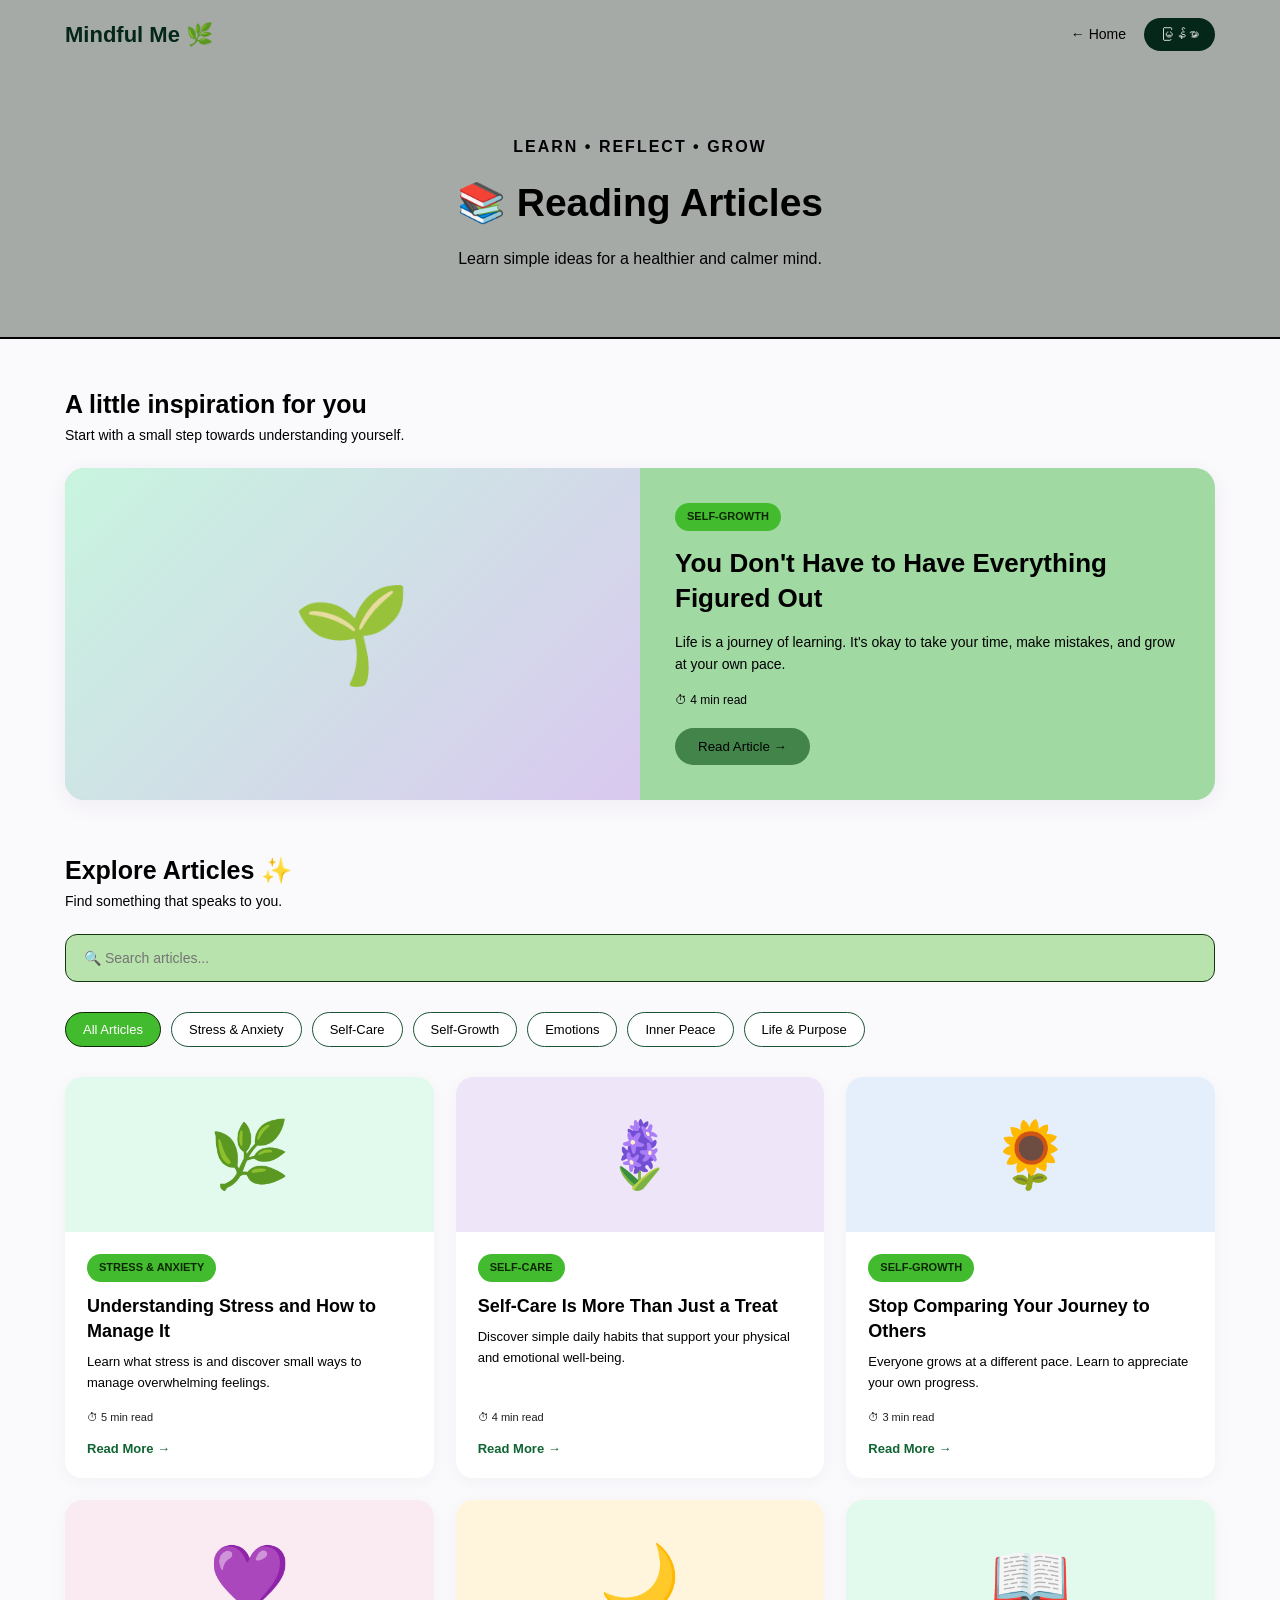
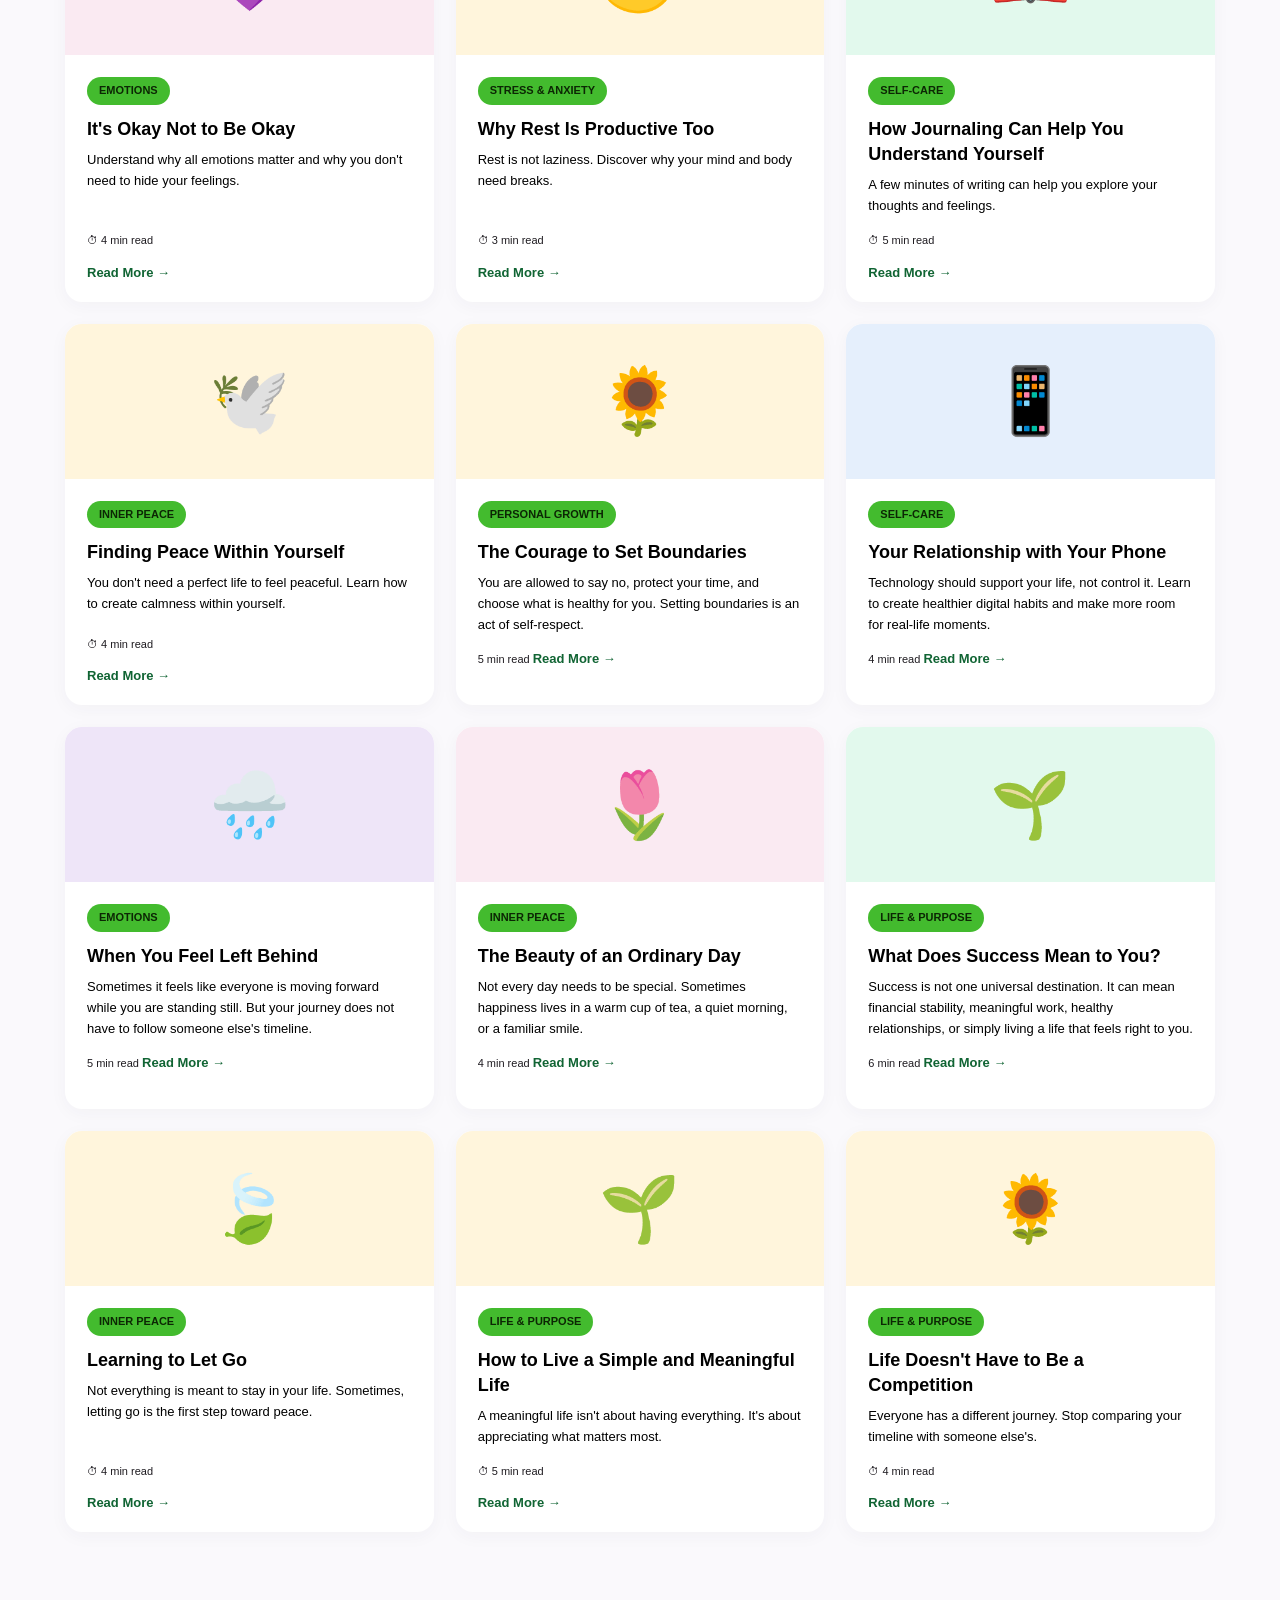
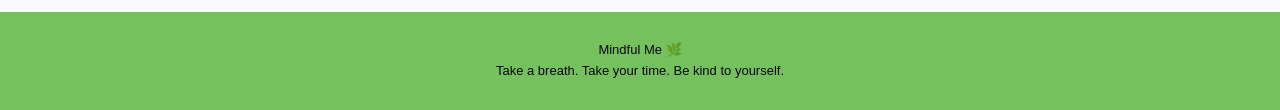
==== commit 42446ea7: "updateArticles" ====
--- a/a.html
+++ b/a.html
@@ -871,6 +871,197 @@
                 data-en="Read More →" data-my="ဆက်လက်ဖတ်ရှုရန် →">
             Read More →
         </button>
+
+    </div>
+</article>
+<article class="article-card"
+         data-category="growth"
+         data-search="boundaries saying no self respect personal space relationships confidence">
+
+    <div class="article-image image-yellow">🌻</div>
+
+    <div class="article-content">
+
+        <span class="category-tag"
+              data-en="PERSONAL GROWTH"
+              data-my="ကိုယ်ပိုင်တိုးတက်မှု">
+            PERSONAL GROWTH
+        </span>
+
+        <h3 data-en="The Courage to Set Boundaries"
+            data-my="ကိုယ့်အတွက် စည်းမျဉ်းသတ်မှတ်ရဲတဲ့ သတ္တိ">
+            The Courage to Set Boundaries
+        </h3>
+
+        <p data-en="You are allowed to say no, protect your time, and choose what is healthy for you. Setting boundaries is an act of self-respect."
+           data-my="မလုပ်ချင်တဲ့အရာကို ငြင်းပိုင်ခွင့်ရှိတယ်။ ကိုယ့်အချိန်ကို ကာကွယ်ပိုင်ခွင့်ရှိတယ်။ ကိုယ့်အတွက် သင့်တော်တဲ့အရာကို ရွေးချယ်ပိုင်ခွင့်ရှိတယ်။ စည်းမျဉ်းသတ်မှတ်ခြင်းဟာ ကိုယ့်ကိုယ်ကို လေးစားခြင်းတစ်မျိုးပါ။">
+            You are allowed to say no, protect your time, and choose what is healthy for you.
+        </p>
+
+        <div class="article-meta">
+            <span data-en="5 min read" data-my="၅ မိနစ်ဖတ်ရန်">
+                5 min read
+            </span>
+
+            <button class="read-link"
+                    data-article="boundaries"
+                    data-en="Read More →"
+                    data-my="ဆက်ဖတ်ရန် →">
+                Read More →
+            </button>
+        </div>
+
+    </div>
+</article><article class="article-card"
+         data-category="selfcare"
+         data-search="phone digital wellbeing social media screen time technology digital habits">
+
+    <div class="article-image image-blue">📱</div>
+
+    <div class="article-content">
+
+        <span class="category-tag"
+              data-en="SELF-CARE"
+              data-my="ကိုယ့်ကိုယ်ကို ဂရုစိုက်ခြင်း">
+            SELF-CARE
+        </span>
+
+        <h3 data-en="Your Relationship with Your Phone"
+            data-my="သင့်ဖုန်းနဲ့ သင့်ရဲ့ဆက်ဆံရေး">
+            Your Relationship with Your Phone
+        </h3>
+
+        <p data-en="Technology should support your life, not control it. Learn to create healthier digital habits and make more room for real-life moments."
+           data-my="နည်းပညာဟာ သင့်ဘဝကို အထောက်အကူပြုဖို့ ဖြစ်သင့်ပြီး သင့်ကို ထိန်းချုပ်နေဖို့ မဟုတ်ပါဘူး။ ပိုမိုကျန်းမာတဲ့ ဒစ်ဂျစ်တယ်အလေ့အကျင့်တွေ တည်ဆောက်ပြီး လက်တွေ့ဘဝထဲက အချိန်လေးတွေကို ပိုမိုခံစားကြည့်ပါ။">
+            Technology should support your life, not control it.
+        </p>
+
+        <div class="article-meta">
+            <span data-en="4 min read" data-my="၄ မိနစ်ဖတ်ရန်">
+                4 min read
+            </span>
+
+            <button class="read-link"
+                    data-article="digital-wellbeing"
+                    data-en="Read More →"
+                    data-my="ဆက်ဖတ်ရန် →">
+                Read More →
+            </button>
+        </div>
+
+    </div>
+</article><article class="article-card"
+         data-category="emotions"
+         data-search="left behind loneliness life journey emotions success timing patience feelings">
+
+    <div class="article-image image-purple">🌧️</div>
+
+    <div class="article-content">
+
+        <span class="category-tag"
+              data-en="EMOTIONS"
+              data-my="စိတ်ခံစားမှုများ">
+            EMOTIONS
+        </span>
+
+        <h3 data-en="When You Feel Left Behind"
+            data-my="ကိုယ်တစ်ယောက်တည်း နောက်ကျကျန်နေသလို ခံစားရတဲ့အခါ">
+            When You Feel Left Behind
+        </h3>
+
+        <p data-en="Sometimes it feels like everyone is moving forward while you are standing still. But your journey does not have to follow someone else's timeline."
+           data-my="တစ်ခါတလေ လူတိုင်းက ရှေ့ဆက်နေကြပြီး ကိုယ်တစ်ယောက်တည်း နေရာမှာပဲ ရပ်နေသလို ခံစားရတတ်ပါတယ်။ ဒါပေမဲ့ သင့်ဘဝခရီးလမ်းဟာ တခြားသူတွေရဲ့ အချိန်ဇယားအတိုင်း လိုက်လျှောက်ဖို့ မလိုအပ်ပါဘူး။">
+            Sometimes it feels like everyone is moving forward while you are standing still.
+        </p>
+
+        <div class="article-meta">
+            <span data-en="5 min read" data-my="၅ မိနစ်ဖတ်ရန်">
+                5 min read
+            </span>
+
+            <button class="read-link"
+                    data-article="feeling-left-behind"
+                    data-en="Read More →"
+                    data-my="ဆက်ဖတ်ရန် →">
+                Read More →
+            </button>
+        </div>
+
+    </div>
+</article><article class="article-card"
+         data-category="inner-peace"
+         data-search="ordinary day small joys gratitude happiness present moment everyday life">
+
+    <div class="article-image image-pink">🌷</div>
+
+    <div class="article-content">
+
+        <span class="category-tag"
+              data-en="INNER PEACE"
+              data-my="စိတ်အေးချမ်းမှု">
+            INNER PEACE
+        </span>
+
+        <h3 data-en="The Beauty of an Ordinary Day"
+            data-my="သာမန်နေ့ရက်လေးတွေရဲ့ အလှတရား">
+            The Beauty of an Ordinary Day
+        </h3>
+
+        <p data-en="Not every day needs to be special. Sometimes happiness lives in a warm cup of tea, a quiet morning, or a familiar smile."
+           data-my="နေ့တိုင်းဟာ ထူးခြားနေဖို့ မလိုပါဘူး။ တစ်ခါတလေ ပျော်ရွှင်မှုဆိုတာ လက်ဖက်ရည်ပူပူတစ်ခွက်၊ တိတ်ဆိတ်တဲ့ မနက်ခင်းလေးတစ်ခု ဒါမှမဟုတ် ရင်းနှီးနေတဲ့ အပြုံးလေးတစ်ခုထဲမှာ ရှိနေတတ်ပါတယ်။">
+            Not every day needs to be special. Sometimes happiness lives in ordinary moments.
+        </p>
+
+        <div class="article-meta">
+            <span data-en="4 min read" data-my="၄ မိနစ်ဖတ်ရန်">
+                4 min read
+            </span>
+
+            <button class="read-link"
+                    data-article="ordinary-day"
+                    data-en="Read More →"
+                    data-my="ဆက်ဖတ်ရန် →">
+                Read More →
+            </button>
+        </div>
+
+    </div>
+</article><article class="article-card"
+         data-category="life-purpose"
+         data-search="success personal definition goals meaningful life achievements career happiness purpose">
+
+    <div class="article-image image-green">🌱</div>
+
+    <div class="article-content">
+
+        <span class="category-tag"
+              data-en="LIFE & PURPOSE"
+              data-my="ဘဝနှင့် ရည်ရွယ်ချက်">
+            LIFE & PURPOSE
+        </span>
+
+        <h3 data-en="What Does Success Mean to You?"
+            data-my="သင့်အတွက် အောင်မြင်မှုဆိုတာ ဘာလဲ။">
+            What Does Success Mean to You?
+        </h3>
+
+        <p data-en="Success is not one universal destination. It can mean financial stability, meaningful work, healthy relationships, or simply living a life that feels right to you."
+           data-my="အောင်မြင်မှုဆိုတာ လူတိုင်းအတွက် တူညီတဲ့ ပန်းတိုင်တစ်ခု မဟုတ်ပါဘူး။ ငွေကြေးတည်ငြိမ်မှု၊ အဓိပ္ပာယ်ရှိတဲ့ အလုပ်၊ ကျန်းမာတဲ့ ဆက်ဆံရေး ဒါမှမဟုတ် ကိုယ့်အတွက် မှန်ကန်တယ်လို့ ခံစားရတဲ့ ဘဝတစ်ခုကို ပိုင်ဆိုင်ခြင်းလည်း ဖြစ်နိုင်ပါတယ်။">
+            Success is not one universal destination. It can mean different things to different people.
+        </p>
+
+        <div class="article-meta">
+            <span data-en="6 min read" data-my="၆ မိနစ်ဖတ်ရန်">
+                6 min read
+            </span>
+
+            <button class="read-link"
+                    data-article="meaning-of-success"
+                    data-en="Read More →"
+                    data-my="ဆက်ဖတ်ရန် →">
+                Read More →
+            </button>
+        </div>
 
     </div>
 </article>
@@ -1555,7 +1746,719 @@
         `
     }
 },
-    journaling: {
+// ==========================================
+    // 01. THE COURAGE TO SET BOUNDARIES
+    // ==========================================
+
+    "boundaries": {
+
+        category: {
+            en: "PERSONAL GROWTH",
+            my: "ကိုယ်ပိုင်တိုးတက်မှု"
+        },
+
+        time: {
+            en: "5 min read",
+            my: "၅ မိနစ်ဖတ်ရန်"
+        },
+
+        title: {
+            en: "The Courage to Set Boundaries",
+            my: "ကိုယ့်အတွက် စည်းမျဉ်းသတ်မှတ်ရဲတဲ့ သတ္တိ"
+        },
+
+        body: {
+
+            en: `
+                <h2>The Courage to Set Boundaries</h2>
+
+                <p>Have you ever agreed to something even when you really wanted to say no?</p>
+
+                <p>Perhaps you were afraid of disappointing someone, creating conflict, or being misunderstood. So you said yes, even when your mind and heart were saying no.</p>
+
+                <p>Learning to set boundaries is an important part of building a healthy relationship with yourself and others.</p>
+
+                <h3>1. Saying No Does Not Make You a Bad Person</h3>
+
+                <p>You do not have to accept every invitation, request, or responsibility. Your time, energy, and attention are valuable resources.</p>
+
+                <p>Saying no to something that does not work for you does not mean you dislike the person asking. It simply means you are respecting your own limitations.</p>
+
+                <h3>2. Understand Your Personal Limits</h3>
+
+                <p>Think about the situations that make you feel uncomfortable, exhausted, or overwhelmed.</p>
+
+                <p>Perhaps you need more personal time, fewer unnecessary commitments, or more privacy. Understanding these limits helps you communicate your needs clearly.</p>
+
+                <h3>3. Communicate Clearly and Kindly</h3>
+
+                <p>You do not need a long explanation every time you decline something.</p>
+
+                <ul>
+                    <li>"I'm sorry, I can't commit to that right now."</li>
+                    <li>"I need some time for myself today."</li>
+                    <li>"Thank you for asking, but I have to say no."</li>
+                </ul>
+
+                <h3>4. Stop Feeling Responsible for Every Reaction</h3>
+
+                <p>Some people may not immediately understand your boundaries. That does not automatically mean you are doing something wrong.</p>
+
+                <p>You can be kind and respectful without making everyone happy all the time.</p>
+
+                <h3>A Little Reminder</h3>
+
+                <blockquote>
+                    You can love people without saying yes to everything. You can be kind without sacrificing your own well-being.
+                </blockquote>
+
+                <p>Start with one small boundary today. Your needs matter, too.</p>
+
+                <h3>Reflection Questions</h3>
+
+                <ul>
+                    <li>When was the last time you said yes when you wanted to say no?</li>
+                    <li>What is one boundary you would like to establish?</li>
+                    <li>What makes it difficult for you to protect your personal time?</li>
+                </ul>
+            `,
+
+            my: `
+                <h2>ကိုယ့်အတွက် စည်းမျဉ်းသတ်မှတ်ရဲတဲ့ သတ္တိ</h2>
+
+                <p>ကိုယ်တကယ်မလုပ်ချင်ပေမဲ့ တစ်စုံတစ်ယောက်ကို အားနာလို့ လုပ်ပေးလိုက်ဖူးပါသလား။</p>
+
+                <p>တစ်ဖက်လူကို စိတ်ပျက်စေမှာ၊ ပြဿနာဖြစ်မှာ ဒါမှမဟုတ် ကိုယ့်ကို နားလည်မှုလွဲမှာ စိုးရိမ်လို့ မငြင်းရဲခဲ့တာမျိုး ဖြစ်နိုင်ပါတယ်။ ကိုယ့်စိတ်ထဲမှာ မလုပ်ချင်ပေမဲ့ လုပ်ပေးလိုက်ရတာမျိုးပေါ့။</p>
+
+                <p>ကိုယ့်အတွက် စည်းမျဉ်းသတ်မှတ်တတ်ခြင်းဟာ ကိုယ့်ကိုယ်ကိုရော တခြားသူတွေကိုပါ ကျန်းမာတဲ့ ဆက်ဆံရေးတည်ဆောက်နိုင်ဖို့ အရေးကြီးပါတယ်။</p>
+
+                <h3>၁။ ငြင်းဆိုခြင်းက လူဆိုးတစ်ယောက်ဖြစ်စေတာ မဟုတ်ပါဘူး</h3>
+
+                <p>ဖိတ်ခေါ်မှုတိုင်း၊ တောင်းဆိုမှုတိုင်းနဲ့ တာဝန်တိုင်းကို လက်ခံစရာမလိုပါဘူး။ ကိုယ့်ရဲ့အချိန်၊ အင်အားနဲ့ အာရုံစိုက်မှုတွေဟာ တန်ဖိုးရှိပါတယ်။</p>
+
+                <p>ကိုယ့်အတွက် အဆင်မပြေတဲ့အရာတစ်ခုကို ငြင်းဆိုတာဟာ တစ်ဖက်လူကို မုန်းလို့ မဟုတ်ပါဘူး။ ကိုယ့်ရဲ့ ကန့်သတ်ချက်တွေကို လေးစားတာပါ။</p>
+
+                <h3>၂။ ကိုယ့်ရဲ့ ကန့်သတ်ချက်တွေကို နားလည်ပါ</h3>
+
+                <p>ဘယ်လိုအခြေအနေတွေမှာ ကိုယ်စိတ်မသက်မသာဖြစ်တတ်လဲ၊ ပင်ပန်းနွမ်းနယ်တတ်လဲ၊ စိတ်ရှုပ်ထွေးတတ်လဲဆိုတာ စဉ်းစားကြည့်ပါ။</p>
+
+                <p>ကိုယ်ပိုင်အချိန် ပိုလိုအပ်တာ၊ မလိုအပ်တဲ့ တာဝန်တွေ လျှော့ချချင်တာ ဒါမှမဟုတ် ကိုယ်ရေးကိုယ်တာ လွတ်လပ်ခွင့် ပိုလိုချင်တာမျိုး ဖြစ်နိုင်ပါတယ်။</p>
+
+                <h3>၃။ ရှင်းလင်းပြီး ယဉ်ကျေးစွာ ပြောဆိုပါ</h3>
+
+                <p>တစ်ခုခုကို ငြင်းဆိုတဲ့အခါတိုင်း အကြောင်းပြချက်ရှည်ရှည် ပြောပြနေဖို့ မလိုပါဘူး။</p>
+
+                <ul>
+                    <li>ဒီအချိန်မှာတော့ အဲဒါကို လက်ခံဖို့ အဆင်မပြေသေးဘူး။</li>
+                    <li>ဒီနေ့ ကိုယ့်အတွက် အချိန်နည်းနည်း လိုအပ်နေတယ်။</li>
+                    <li>ဖိတ်ခေါ်ပေးတာ ကျေးဇူးတင်ပါတယ်။ ဒါပေမဲ့ မလိုက်နိုင်တော့ဘူး။</li>
+                </ul>
+
+                <h3>၄။ တခြားသူတွေရဲ့ တုံ့ပြန်မှုတိုင်းအတွက် ကိုယ့်ကိုယ်ကို တာဝန်မယူပါနဲ့</h3>
+
+                <p>တချို့လူတွေက ကိုယ့်ရဲ့စည်းမျဉ်းတွေကို ချက်ချင်း နားလည်ချင်မှ နားလည်ပါလိမ့်မယ်။ ဒါကြောင့် ကိုယ်မှားနေတယ်လို့ မဆိုလိုပါဘူး။</p>
+
+                <p>လူတိုင်းကို အမြဲစိတ်ကျေနပ်အောင် လုပ်ပေးနေစရာမလိုဘဲ ကြင်နာတတ်သူတစ်ယောက် ဖြစ်နိုင်ပါတယ်။</p>
+
+                <h3>သင့်အတွက် သတိပေးစကားလေး</h3>
+
+                <blockquote>
+                    အရာရာတိုင်းကို လက်ခံပေးစရာမလိုဘဲ တခြားသူတွေကို ချစ်ခင်နိုင်ပါတယ်။ ကိုယ့်ကျန်းမာပျော်ရွှင်မှုကို စွန့်လွှတ်စရာမလိုဘဲ ကြင်နာတတ်သူ ဖြစ်နိုင်ပါတယ်။
+                </blockquote>
+
+                <p>ဒီနေ့မှာ ကိုယ့်အတွက် စည်းမျဉ်းလေးတစ်ခု စတင်သတ်မှတ်ကြည့်ပါ။ ကိုယ့်ရဲ့လိုအပ်ချက်တွေလည်း အရေးကြီးပါတယ်။</p>
+
+                <h3>ကိုယ့်ကိုယ်ကို ပြန်လည်ဆင်ခြင်ကြည့်ပါ</h3>
+
+                <ul>
+                    <li>နောက်ဆုံးအကြိမ် ကိုယ်မလုပ်ချင်ပေမဲ့ လုပ်ပေးခဲ့တာ ဘယ်အချိန်လဲ။</li>
+                    <li>ကိုယ့်အတွက် ဘယ်လိုစည်းမျဉ်းတစ်ခု သတ်မှတ်ချင်ပါသလဲ။</li>
+                    <li>ကိုယ့်အချိန်ကို ကာကွယ်ဖို့ ဘာတွေက အခက်အခဲဖြစ်စေပါသလဲ။</li>
+                </ul>
+            `
+        }
+    },
+
+
+    // ==========================================
+    // 02. YOUR RELATIONSHIP WITH YOUR PHONE
+    // ==========================================
+
+    "digital-wellbeing": {
+
+        category: {
+            en: "SELF-CARE",
+            my: "ကိုယ့်ကိုယ်ကို ဂရုစိုက်ခြင်း"
+        },
+
+        time: {
+            en: "4 min read",
+            my: "၄ မိနစ်ဖတ်ရန်"
+        },
+
+        title: {
+            en: "Your Relationship with Your Phone",
+            my: "သင့်ဖုန်းနဲ့ သင့်ရဲ့ဆက်ဆံရေး"
+        },
+
+        body: {
+
+            en: `
+                <h2>Your Relationship with Your Phone</h2>
+
+                <p>How many times have you picked up your phone today without even knowing why?</p>
+
+                <p>You might open one application, scroll through social media, watch a few videos, and suddenly realize that much more time has passed than you expected.</p>
+
+                <p>Our phones help us learn, communicate, work, and explore the world. But sometimes, we need to ask ourselves whether we are using technology or allowing technology to use our attention.</p>
+
+                <h3>1. Notice Your Digital Habits</h3>
+
+                <p>Start by observing when and why you reach for your phone.</p>
+
+                <ul>
+                    <li>Do you check your phone immediately after waking up?</li>
+                    <li>Do you scroll whenever you feel bored?</li>
+                    <li>Do notifications interrupt your important activities?</li>
+                    <li>Do you use your phone longer than you intended?</li>
+                </ul>
+
+                <p>Awareness is the first step toward changing a habit.</p>
+
+                <h3>2. Create Phone-Free Moments</h3>
+
+                <p>You do not need to stop using your phone completely. Instead, create a few moments when you give your full attention to real life.</p>
+
+                <ul>
+                    <li>Enjoy your breakfast without scrolling.</li>
+                    <li>Keep your phone away during conversations.</li>
+                    <li>Take a short walk without checking notifications.</li>
+                    <li>Give yourself some screen-free time before sleeping.</li>
+                </ul>
+
+                <h3>3. Choose What You Consume</h3>
+
+                <p>Your digital environment matters. The content you repeatedly watch and read can influence your thoughts, emotions, and expectations.</p>
+
+                <p>Follow accounts that teach you something, inspire you, or make you feel encouraged. Consider muting or unfollowing content that repeatedly makes you feel uncomfortable.</p>
+
+                <h3>4. Use Technology with Purpose</h3>
+
+                <p>Before opening an application, ask yourself what you want to do.</p>
+
+                <p>Maybe you want to learn a new skill, contact a friend, read an article, or complete a task. Having a purpose can help you avoid endless scrolling.</p>
+
+                <h3>A Little Reminder</h3>
+
+                <blockquote>
+                    Your life is happening beyond the screen. Do not forget to experience it.
+                </blockquote>
+
+                <h3>Try This Today</h3>
+
+                <p>Choose one hour today to spend away from unnecessary screen time. Read a book, talk to someone, organize your room, or simply enjoy a quiet moment.</p>
+
+                <p>You deserve a healthy relationship with technology.</p>
+            `,
+
+            my: `
+                <h2>သင့်ဖုန်းနဲ့ သင့်ရဲ့ဆက်ဆံရေး</h2>
+
+                <p>ဒီနေ့ ဘာလုပ်ဖို့မှန်းမသိဘဲ ဖုန်းကို ဘယ်နှစ်ကြိမ်လောက် ကောက်ကိုင်မိခဲ့ပါသလဲ။</p>
+
+                <p>App တစ်ခုဖွင့်လိုက်၊ Social Media ကြည့်လိုက်၊ ဗီဒီယိုလေးတွေ ကြည့်လိုက်နဲ့ ကိုယ်ထင်ထားတာထက် အချိန်တွေအများကြီး ကုန်သွားတာမျိုး ဖြစ်တတ်ပါတယ်။</p>
+
+                <p>ဖုန်းတွေဟာ သင်ယူဖို့၊ ဆက်သွယ်ဖို့၊ အလုပ်လုပ်ဖို့နဲ့ ကမ္ဘာကြီးကို လေ့လာဖို့ အထောက်အကူပြုပါတယ်။ ဒါပေမဲ့ တစ်ခါတလေမှာ ကိုယ်က နည်းပညာကို အသုံးပြုနေတာလား၊ နည်းပညာက ကိုယ့်ရဲ့အာရုံစိုက်မှုကို ထိန်းချုပ်နေတာလားဆိုတာ ပြန်စဉ်းစားဖို့ လိုပါတယ်။</p>
+
+                <h3>၁။ ကိုယ့်ရဲ့ ဒစ်ဂျစ်တယ်အလေ့အကျင့်တွေကို သတိပြုပါ</h3>
+
+                <p>ဘယ်အချိန်မှာ ဘာကြောင့် ဖုန်းကို ကောက်ကိုင်မိတတ်လဲဆိုတာ စတင်လေ့လာကြည့်ပါ။</p>
+
+                <ul>
+                    <li>အိပ်ရာနိုးတာနဲ့ ဖုန်းကို ချက်ချင်းကြည့်မိပါသလား။</li>
+                    <li>ပျင်းလာတိုင်း Social Media ကြည့်မိပါသလား။</li>
+                    <li>Notification တွေကြောင့် အရေးကြီးတဲ့အလုပ်တွေ ပျက်တတ်ပါသလား။</li>
+                    <li>ကိုယ်သတ်မှတ်ထားတဲ့အချိန်ထက် ပိုပြီး ဖုန်းသုံးမိပါသလား။</li>
+                </ul>
+
+                <p>ကိုယ့်အလေ့အကျင့်ကို သတိပြုမိခြင်းဟာ ပြောင်းလဲဖို့ ပထမဆုံးခြေလှမ်းပါ။</p>
+
+                <h3>၂။ ဖုန်းမသုံးတဲ့ အချိန်လေးတွေ ဖန်တီးပါ</h3>
+
+                <p>ဖုန်းကို လုံးဝမသုံးတော့ဖို့ မလိုပါဘူး။ ကိုယ့်ရဲ့အာရုံစိုက်မှုကို လက်တွေ့ဘဝမှာ ပေးနိုင်မယ့် အချိန်လေးတွေ ဖန်တီးဖို့ပဲ လိုပါတယ်။</p>
+
+                <ul>
+                    <li>မနက်စာစားချိန်မှာ ဖုန်းမကြည့်ဘဲ စားကြည့်ပါ။</li>
+                    <li>တစ်ယောက်ယောက်နဲ့ စကားပြောချိန်မှာ ဖုန်းကို ခဏဖယ်ထားပါ။</li>
+                    <li>Notification တွေ မကြည့်ဘဲ လမ်းလျှောက်ကြည့်ပါ။</li>
+                    <li>အိပ်ရာမဝင်ခင် ဖုန်းမသုံးတဲ့အချိန်လေး သတ်မှတ်ပါ။</li>
+                </ul>
+
+                <h3>၃။ ကိုယ်ကြည့်ရှုတဲ့ အကြောင်းအရာတွေကို ရွေးချယ်ပါ</h3>
+
+                <p>ကိုယ့်ရဲ့ ဒစ်ဂျစ်တယ်ပတ်ဝန်းကျင်ဟာ အရေးကြီးပါတယ်။ ကိုယ်အမြဲကြည့်နေတဲ့ အကြောင်းအရာတွေက ကိုယ့်ရဲ့အတွေးအမြင်၊ စိတ်ခံစားမှုနဲ့ မျှော်လင့်ချက်တွေကို လွှမ်းမိုးနိုင်ပါတယ်။</p>
+
+                <p>အသစ်တစ်ခုခု သင်ယူနိုင်စေတဲ့၊ စိတ်အားတက်စေတဲ့ အကောင့်တွေကို Follow လုပ်ပါ။ ကိုယ့်ကို အမြဲစိတ်မသက်မသာဖြစ်စေတဲ့ အကြောင်းအရာတွေကိုတော့ Mute သို့မဟုတ် Unfollow လုပ်ဖို့ စဉ်းစားကြည့်ပါ။</p>
+
+                <h3>၄။ ရည်ရွယ်ချက်ရှိရှိ နည်းပညာကို အသုံးပြုပါ</h3>
+
+                <p>App တစ်ခုဖွင့်ခါနီးတိုင်း ကိုယ်ဘာလုပ်ချင်လို့ ဖွင့်တာလဲဆိုတာ ကိုယ့်ကိုယ်ကို မေးကြည့်ပါ။</p>
+
+                <p>ကျွမ်းကျင်မှုအသစ်တစ်ခု သင်ယူချင်တာ၊ သူငယ်ချင်းတစ်ယောက်ကို ဆက်သွယ်ချင်တာ၊ စာဖတ်ချင်တာ ဒါမှမဟုတ် အလုပ်တစ်ခု ပြီးမြောက်ချင်တာ ဖြစ်နိုင်ပါတယ်။ ရည်ရွယ်ချက်ရှိခြင်းက အဆုံးမရှိ Scroll လုပ်နေခြင်းကို လျှော့ချနိုင်ပါတယ်။</p>
+
+                <h3>သင့်အတွက် သတိပေးစကားလေး</h3>
+
+                <blockquote>
+                    သင့်ဘဝဟာ ဖုန်းမျက်နှာပြင်ရဲ့ အပြင်ဘက်မှာလည်း ဖြစ်ပျက်နေပါတယ်။ အဲဒီဘဝလေးကို ခံစားဖို့ မမေ့ပါနဲ့။
+                </blockquote>
+
+                <h3>ဒီနေ့ စမ်းကြည့်ပါ</h3>
+
+                <p>ဒီနေ့မှာ မလိုအပ်တဲ့ ဖုန်းအသုံးပြုမှုတွေကနေ တစ်နာရီလောက် အနားယူကြည့်ပါ။ စာအုပ်ဖတ်ပါ၊ တစ်ယောက်ယောက်နဲ့ စကားပြောပါ၊ အခန်းသန့်ရှင်းရေးလုပ်ပါ ဒါမှမဟုတ် တိတ်ဆိတ်တဲ့အချိန်လေးကို ခံစားကြည့်ပါ။</p>
+
+                <p>နည်းပညာနဲ့ ကျန်းမာတဲ့ ဆက်ဆံရေးတစ်ခုကို ပိုင်ဆိုင်ဖို့ သင်ထိုက်တန်ပါတယ်။</p>
+            `
+        }
+    },
+
+
+    // ==========================================
+    // 03. WHEN YOU FEEL LEFT BEHIND
+    // ==========================================
+
+    "feeling-left-behind": {
+
+        category: {
+            en: "EMOTIONS",
+            my: "စိတ်ခံစားမှုများ"
+        },
+
+        time: {
+            en: "5 min read",
+            my: "၅ မိနစ်ဖတ်ရန်"
+        },
+
+        title: {
+            en: "When You Feel Left Behind",
+            my: "ကိုယ်တစ်ယောက်တည်း နောက်ကျကျန်နေသလို ခံစားရတဲ့အခါ"
+        },
+
+        body: {
+
+            en: `
+                <h2>When You Feel Left Behind</h2>
+
+                <p>Have you ever looked around and felt like everyone else was moving forward while you were still trying to figure things out?</p>
+
+                <p>Someone has a new job. Someone has graduated. Someone is travelling, getting married, starting a business, or achieving something you also dream about.</p>
+
+                <p>And suddenly, you start wondering whether you are falling behind in life.</p>
+
+                <h3>1. Everyone Has a Different Timeline</h3>
+
+                <p>Life does not follow one universal schedule. People begin their careers at different ages, discover their interests at different times, and experience success in different ways.</p>
+
+                <p>There is no single correct age to achieve every dream.</p>
+
+                <h3>2. You Only See a Small Part of Other People's Lives</h3>
+
+                <p>Social media often shows achievements, celebrations, beautiful photographs, and exciting experiences.</p>
+
+                <p>But you rarely see the uncertainty, mistakes, difficult decisions, or quiet struggles behind those moments.</p>
+
+                <p>Comparing your complete life with someone else's carefully selected moments can create unrealistic expectations.</p>
+
+                <h3>3. Progress Is Not Always Visible</h3>
+
+                <p>Sometimes progress looks like studying after a tiring day, learning from a mistake, saving a little money, or finding the courage to try again.</p>
+
+                <p>These moments may not look impressive to others, but they are still meaningful steps forward.</p>
+
+                <h3>4. Focus on Your Next Small Step</h3>
+
+                <p>Instead of asking why you are not where someone else is, ask yourself what you can do with the opportunities and resources you have today.</p>
+
+                <ul>
+                    <li>Learn one new thing.</li>
+                    <li>Complete one unfinished task.</li>
+                    <li>Take care of something you have been neglecting.</li>
+                    <li>Make one small decision for your future.</li>
+                </ul>
+
+                <h3>A Little Reminder</h3>
+
+                <blockquote>
+                    You are not late to your own life. Your journey is allowed to look different.
+                </blockquote>
+
+                <p>Take a breath. You do not need to achieve everything today. Keep moving at a pace that you can sustain.</p>
+
+                <h3>Reflection Questions</h3>
+
+                <ul>
+                    <li>Whose progress makes you feel left behind?</li>
+                    <li>What achievements have you forgotten to appreciate in yourself?</li>
+                    <li>What is one meaningful step you can take this week?</li>
+                </ul>
+            `,
+
+            my: `
+                <h2>ကိုယ်တစ်ယောက်တည်း နောက်ကျကျန်နေသလို ခံစားရတဲ့အခါ</h2>
+
+                <p>တခြားသူတွေအားလုံး ရှေ့ကိုဆက်လျှောက်နေကြပြီး ကိုယ်တစ်ယောက်တည်း ဘာလုပ်ရမလဲ စဉ်းစားနေဆဲလို့ ခံစားဖူးပါသလား။</p>
+
+                <p>တစ်ယောက်ယောက် အလုပ်အသစ်ရသွားတယ်။ တစ်ယောက်ယောက် ဘွဲ့ရသွားတယ်။ တစ်ယောက်ယောက် ခရီးသွားနေတယ်၊ အိမ်ထောင်ပြုနေတယ်၊ ကိုယ်ပိုင်လုပ်ငန်းစနေတယ် ဒါမှမဟုတ် ကိုယ်လည်း အိပ်မက်မက်ထားတဲ့အရာတွေကို အောင်မြင်နေတယ်။</p>
+
+                <p>အဲဒီအချိန်မှာ ကိုယ့်ဘဝက နောက်ကျကျန်နေပြီလားလို့ စတင်တွေးမိလာတတ်ပါတယ်။</p>
+
+                <h3>၁။ လူတိုင်းမှာ ကိုယ်ပိုင်အချိန်ဇယားရှိပါတယ်</h3>
+
+                <p>ဘဝဟာ လူတိုင်းအတွက် တူညီတဲ့ အချိန်ဇယားတစ်ခုအတိုင်း မသွားပါဘူး။ တချို့လူတွေက အသက်ငယ်ငယ်နဲ့ အလုပ်အကိုင်စတင်ကြတယ်။ တချို့က နောက်မှ ကိုယ်စိတ်ဝင်စားတဲ့အရာကို ရှာတွေ့ကြတယ်။ အောင်မြင်မှုဆိုတာလည်း ပုံစံအမျိုးမျိုး ရှိပါတယ်။</p>
+
+                <p>အိပ်မက်တိုင်းကို အောင်မြင်ရမယ့် အသက်အရွယ်ဆိုတာ တစ်ခုတည်း မရှိပါဘူး။</p>
+
+                <h3>၂။ တခြားသူတွေရဲ့ ဘဝတစ်ခုလုံးကို သင်မမြင်နိုင်ပါဘူး</h3>
+
+                <p>Social Media မှာ အောင်မြင်မှုတွေ၊ ပျော်ရွှင်စရာပွဲတွေ၊ လှပတဲ့ဓာတ်ပုံတွေနဲ့ စိတ်လှုပ်ရှားစရာ အတွေ့အကြုံတွေကို မကြာခဏ မြင်တွေ့ရပါတယ်။</p>
+
+                <p>ဒါပေမဲ့ အဲဒီအချိန်တွေရဲ့ နောက်ကွယ်မှာ ရှိနေတဲ့ မသေချာမှုတွေ၊ အမှားတွေ၊ ခက်ခဲတဲ့ဆုံးဖြတ်ချက်တွေနဲ့ တိတ်တဆိတ်ရင်ဆိုင်နေရတဲ့ အခက်အခဲတွေကိုတော့ မြင်ရခဲပါတယ်။</p>
+
+                <p>ကိုယ့်ဘဝတစ်ခုလုံးနဲ့ တခြားသူတွေရဲ့ ရွေးချယ်ပြသထားတဲ့ အချိန်လေးတွေကို နှိုင်းယှဉ်ခြင်းက လက်တွေ့မကျတဲ့ မျှော်လင့်ချက်တွေ ဖြစ်ပေါ်စေနိုင်ပါတယ်။</p>
+
+                <h3>၃။ တိုးတက်မှုတိုင်းကို မျက်စိနဲ့မြင်နိုင်တာ မဟုတ်ပါဘူး</h3>
+
+                <p>တစ်ခါတလေ တိုးတက်မှုဆိုတာ ပင်ပန်းနေတဲ့နေ့တစ်နေ့မှာ စာဆက်လေ့လာတာ၊ အမှားတစ်ခုကနေ သင်ခန်းစာယူတာ၊ ငွေနည်းနည်း စုဆောင်းတာ ဒါမှမဟုတ် ထပ်ကြိုးစားဖို့ သတ္တိရှိလာတာမျိုး ဖြစ်နိုင်ပါတယ်။</p>
+
+                <p>အဲဒီအရာတွေဟာ တခြားသူတွေအတွက် ထူးခြားနေချင်မှ နေပါလိမ့်မယ်။ ဒါပေမဲ့ ကိုယ့်အတွက်တော့ ရှေ့ကိုတစ်လှမ်းတိုးလာခြင်းပါပဲ။</p>
+
+                <h3>၄။ နောက်ထပ်ခြေလှမ်းလေးတစ်ခုကို အာရုံစိုက်ပါ</h3>
+
+                <p>ဘာကြောင့် တခြားသူတွေရောက်နေတဲ့နေရာကို ကိုယ်မရောက်သေးတာလဲလို့ မေးနေမယ့်အစား ဒီနေ့ ကိုယ့်မှာရှိနေတဲ့ အခွင့်အရေးတွေနဲ့ အရင်းအမြစ်တွေကို အသုံးပြုပြီး ဘာလုပ်နိုင်မလဲလို့ မေးကြည့်ပါ။</p>
+
+                <ul>
+                    <li>အသစ်တစ်ခုခု လေ့လာပါ။</li>
+                    <li>မပြီးသေးတဲ့ အလုပ်တစ်ခုကို ပြီးအောင်လုပ်ပါ။</li>
+                    <li>အချိန်အတော်ကြာ လျစ်လျူရှုထားတဲ့အရာတစ်ခုကို ဂရုစိုက်ပါ။</li>
+                    <li>ကိုယ့်အနာဂတ်အတွက် သေးငယ်တဲ့ ဆုံးဖြတ်ချက်တစ်ခု ချပါ။</li>
+                </ul>
+
+                <h3>သင့်အတွက် သတိပေးစကားလေး</h3>
+
+                <blockquote>
+                    ကိုယ့်ဘဝမှာ ကိုယ်နောက်ကျနေတယ်ဆိုတာ မဟုတ်ပါဘူး။ ကိုယ့်ရဲ့ခရီးလမ်းဟာ တခြားသူတွေနဲ့ မတူညီနိုင်ပါတယ်။
+                </blockquote>
+
+                <p>အသက်ပြင်းပြင်းရှူလိုက်ပါ။ ဒီနေ့တစ်ရက်တည်းမှာ အရာအားလုံး အောင်မြင်ဖို့ မလိုပါဘူး။ ကိုယ်ဆက်လက်လျှောက်လှမ်းနိုင်တဲ့ အရှိန်အဟုန်နဲ့ ရှေ့ဆက်သွားပါ။</p>
+
+                <h3>ကိုယ့်ကိုယ်ကို ပြန်လည်ဆင်ခြင်ကြည့်ပါ</h3>
+
+                <ul>
+                    <li>ဘယ်သူ့ရဲ့ တိုးတက်မှုကို မြင်တဲ့အခါ ကိုယ်နောက်ကျနေသလို ခံစားရပါသလဲ။</li>
+                    <li>ကိုယ့်မှာရှိနေတဲ့ ဘယ်လိုအောင်မြင်မှုလေးတွေကို အသိအမှတ်ပြုဖို့ မေ့နေပါသလဲ။</li>
+                    <li>ဒီတစ်ပတ်အတွင်း ဘယ်လိုအဓိပ္ပာယ်ရှိတဲ့ ခြေလှမ်းလေးတစ်ခု လှမ်းနိုင်မလဲ။</li>
+                </ul>
+            `
+        }
+    },
+
+
+    // ==========================================
+    // 04. THE BEAUTY OF AN ORDINARY DAY
+    // ==========================================
+
+    "ordinary-day": {
+
+        category: {
+            en: "INNER PEACE",
+            my: "စိတ်အေးချမ်းမှု"
+        },
+
+        time: {
+            en: "4 min read",
+            my: "၄ မိနစ်ဖတ်ရန်"
+        },
+
+        title: {
+            en: "The Beauty of an Ordinary Day",
+            my: "သာမန်နေ့ရက်လေးတွေရဲ့ အလှတရား"
+        },
+
+        body: {
+
+            en: `
+                <h2>The Beauty of an Ordinary Day</h2>
+
+                <p>We often wait for special occasions to feel happy.</p>
+
+                <p>We look forward to holidays, celebrations, birthdays, achievements, and exciting plans. We sometimes forget that most of our lives are made up of ordinary days.</p>
+
+                <p>And those ordinary days deserve to be appreciated, too.</p>
+
+                <h3>1. Happiness Does Not Always Need a Big Reason</h3>
+
+                <p>Sometimes happiness is a quiet morning, a delicious meal, clean clothes, a familiar song, or a message from someone you love.</p>
+
+                <p>These moments may seem small, but they can bring warmth and comfort into everyday life.</p>
+
+                <h3>2. Stop Waiting for Everything to Be Perfect</h3>
+
+                <p>You do not need a perfect house, a perfect career, or a perfect schedule to enjoy your day.</p>
+
+                <p>Life will always have unfinished tasks and unexpected situations. Learning to appreciate the present does not mean giving up on your goals. It means allowing yourself to experience happiness while working toward them.</p>
+
+                <h3>3. Notice the Little Things</h3>
+
+                <p>Try paying attention to the simple things around you.</p>
+
+                <ul>
+                    <li>The sunlight coming through your window.</li>
+                    <li>The taste of your favourite drink.</li>
+                    <li>A kind conversation.</li>
+                    <li>A few minutes of peaceful silence.</li>
+                    <li>The feeling of completing a small task.</li>
+                </ul>
+
+                <h3>4. Create Small Moments Worth Remembering</h3>
+
+                <p>You can make an ordinary day meaningful without spending much money or planning something complicated.</p>
+
+                <p>Cook something you enjoy, take a photograph of the sky, write a few lines in your journal, or spend time with someone important to you.</p>
+
+                <h3>A Little Reminder</h3>
+
+                <blockquote>
+                    Your life is not only made of big milestones. It is also made of the little moments happening every day.
+                </blockquote>
+
+                <p>Do not overlook the life you are living while waiting for the life you dream about.</p>
+
+                <h3>Today's Little Practice</h3>
+
+                <p>Before going to sleep, write down three ordinary things that made your day a little better.</p>
+
+                <p>They do not have to be extraordinary. Sometimes, ordinary is beautiful enough.</p>
+            `,
+
+            my: `
+                <h2>သာမန်နေ့ရက်လေးတွေရဲ့ အလှတရား</h2>
+
+                <p>ပျော်ရွှင်ဖို့အတွက် ထူးခြားတဲ့အခွင့်အရေးတွေကို ကျွန်ုပ်တို့ မကြာခဏ စောင့်မျှော်တတ်ကြပါတယ်။</p>
+
+                <p>အားလပ်ရက်တွေ၊ ပွဲလမ်းသဘင်တွေ၊ မွေးနေ့တွေ၊ အောင်မြင်မှုတွေနဲ့ စိတ်လှုပ်ရှားစရာ အစီအစဉ်တွေကို မျှော်လင့်နေတတ်ကြပါတယ်။ ဒါပေမဲ့ ကျွန်ုပ်တို့ရဲ့ ဘဝအချိန်အများစုဟာ သာမန်နေ့ရက်လေးတွေနဲ့ ဖွဲ့စည်းထားတာကို တစ်ခါတလေ မေ့လျော့နေတတ်ပါတယ်။</p>
+
+                <p>အဲဒီသာမန်နေ့ရက်လေးတွေဟာလည်း တန်ဖိုးထားခံထိုက်ပါတယ်။</p>
+
+                <h3>၁။ ပျော်ရွှင်ဖို့အတွက် အကြောင်းပြချက်ကြီးကြီးမားမား မလိုပါဘူး</h3>
+
+                <p>တစ်ခါတလေ ပျော်ရွှင်မှုဆိုတာ တိတ်ဆိတ်တဲ့ မနက်ခင်းလေးတစ်ခု၊ အရသာရှိတဲ့ အစားအစာတစ်ပွဲ၊ သန့်ရှင်းတဲ့အဝတ်အစားလေးတွေ၊ ရင်းနှီးနေတဲ့ သီချင်းတစ်ပုဒ် ဒါမှမဟုတ် ကိုယ်ချစ်ခင်ရသူတစ်ယောက်ဆီက စာတိုလေးတစ်စောင် ဖြစ်နိုင်ပါတယ်။</p>
+
+                <p>အဲဒီအရာလေးတွေဟာ သေးငယ်တယ်လို့ ထင်ရပေမဲ့ နေ့စဉ်ဘဝထဲမှာ နွေးထွေးမှုနဲ့ စိတ်သက်သာမှုကို ပေးစွမ်းနိုင်ပါတယ်။</p>
+
+                <h3>၂။ အရာအားလုံး ပြည့်စုံလာဖို့ စောင့်မနေပါနဲ့</h3>
+
+                <p>ကိုယ့်ရဲ့နေ့ရက်ကို ပျော်ရွှင်စွာ ဖြတ်သန်းနိုင်ဖို့ ပြည့်စုံတဲ့အိမ်၊ ပြည့်စုံတဲ့အလုပ်အကိုင် ဒါမှမဟုတ် ပြည့်စုံတဲ့အချိန်ဇယား ရှိနေဖို့ မလိုပါဘူး။</p>
+
+                <p>ဘဝမှာ မပြီးသေးတဲ့အလုပ်တွေနဲ့ မမျှော်လင့်ထားတဲ့ အခြေအနေတွေ အမြဲရှိနေတတ်ပါတယ်။ လက်ရှိအချိန်ကို တန်ဖိုးထားခြင်းဟာ ကိုယ့်ရဲ့ရည်မှန်းချက်တွေကို စွန့်လွှတ်ခြင်း မဟုတ်ပါဘူး။ ရည်မှန်းချက်တွေဆီ လျှောက်လှမ်းနေစဉ်မှာလည်း ပျော်ရွှင်ခွင့်ရှိတယ်ဆိုတာကို လက်ခံခြင်းပါ။</p>
+
+                <h3>၃။ သေးငယ်တဲ့အရာလေးတွေကို သတိပြုပါ</h3>
+
+                <p>ကိုယ့်ပတ်ဝန်းကျင်မှာရှိတဲ့ ရိုးရှင်းတဲ့အရာလေးတွေကို သတိထားကြည့်ပါ။</p>
+
+                <ul>
+                    <li>ပြတင်းပေါက်ကနေ ဝင်လာတဲ့ နေရောင်ခြည်လေး။</li>
+                    <li>ကိုယ်အကြိုက်ဆုံး သောက်စရာလေးရဲ့ အရသာ။</li>
+                    <li>ကြင်နာတဲ့ စကားဝိုင်းလေးတစ်ခု။</li>
+                    <li>ငြိမ်းချမ်းတဲ့ တိတ်ဆိတ်မှုအချိန်လေး မိနစ်အနည်းငယ်။</li>
+                    <li>အလုပ်သေးသေးလေးတစ်ခု ပြီးမြောက်သွားတဲ့ ခံစားချက်။</li>
+                </ul>
+
+                <h3>၄။ မှတ်မိနေထိုက်တဲ့ အချိန်လေးတွေ ဖန်တီးပါ</h3>
+
+                <p>ငွေအများကြီး သုံးစရာမလိုသလို ရှုပ်ထွေးတဲ့အစီအစဉ်တွေလည်း မလိုဘဲ သာမန်နေ့တစ်နေ့ကို အဓိပ္ပာယ်ရှိစေနိုင်ပါတယ်။</p>
+
+                <p>ကိုယ်ကြိုက်တဲ့ အစားအစာတစ်ခု ချက်စားပါ။ ကောင်းကင်ကြီးကို ဓာတ်ပုံရိုက်ပါ။ ကိုယ့်ရဲ့မှတ်စုစာအုပ်ထဲမှာ စာကြောင်းလေးအနည်းငယ် ရေးပါ။ ကိုယ့်အတွက် အရေးကြီးတဲ့သူတစ်ယောက်နဲ့ အချိန်ကုန်ဆုံးပါ။</p>
+
+                <h3>သင့်အတွက် သတိပေးစကားလေး</h3>
+
+                <blockquote>
+                    သင့်ဘဝဟာ ကြီးမားတဲ့အောင်မြင်မှုတွေနဲ့ပဲ ဖွဲ့စည်းထားတာ မဟုတ်ပါဘူး။ နေ့စဉ်ဖြစ်ပျက်နေတဲ့ သေးငယ်တဲ့အခိုက်အတန့်လေးတွေနဲ့လည်း ဖွဲ့စည်းထားပါတယ်။
+                </blockquote>
+
+                <p>ကိုယ်အိပ်မက်မက်ထားတဲ့ဘဝကို စောင့်မျှော်နေရင်း လက်ရှိပိုင်ဆိုင်ထားတဲ့ဘဝလေးကို လျစ်လျူမရှုပါနဲ့။</p>
+
+                <h3>ဒီနေ့အတွက် လေ့ကျင့်ခန်းလေး</h3>
+
+                <p>အိပ်ရာမဝင်ခင် ဒီနေ့ကို နည်းနည်းလေး ပိုကောင်းစေခဲ့တဲ့ သာမန်အရာသုံးခုကို ချရေးကြည့်ပါ။</p>
+
+                <p>ထူးခြားနေဖို့ မလိုပါဘူး။ တစ်ခါတလေ သာမန်ဖြစ်နေခြင်းကပဲ လှပနေတတ်ပါတယ်။</p>
+            `
+        }
+    },
+
+
+    // ==========================================
+    // 05. WHAT DOES SUCCESS MEAN TO YOU?
+    // ==========================================
+
+    "meaning-of-success": {
+
+        category: {
+            en: "LIFE & PURPOSE",
+            my: "ဘဝနှင့် ရည်ရွယ်ချက်"
+        },
+
+        time: {
+            en: "6 min read",
+            my: "၆ မိနစ်ဖတ်ရန်"
+        },
+
+        title: {
+            en: "What Does Success Mean to You?",
+            my: "သင့်အတွက် အောင်မြင်မှုဆိုတာ ဘာလဲ။"
+        },
+
+        body: {
+
+            en: `
+                <h2>What Does Success Mean to You?</h2>
+
+                <p>When you hear the word success, what is the first thing that comes to your mind?</p>
+
+                <p>Is it a high-paying job, a university degree, a beautiful home, financial independence, travelling around the world, or recognition from others?</p>
+
+                <p>These can all be meaningful achievements. But success does not have to look the same for everyone.</p>
+
+                <h3>1. Success Is Personal</h3>
+
+                <p>One person may define success as becoming a doctor. Another may dream of starting a small business. Someone else may simply want a peaceful home and enough time for their family.</p>
+
+                <p>None of these definitions is automatically better than another.</p>
+
+                <p>Your definition of success should reflect your values, interests, responsibilities, and dreams.</p>
+
+                <h3>2. Do Not Build Your Dreams Only Around Other People's Expectations</h3>
+
+                <p>Sometimes we pursue certain goals because our families, friends, or society expect them from us.</p>
+
+                <p>It is important to listen to people who care about us, but it is equally important to understand what we genuinely want.</p>
+
+                <p>Ask yourself whether you are choosing this path because it matters to you or simply because you feel pressured to follow it.</p>
+
+                <h3>3. Success Can Include Your Well-Being</h3>
+
+                <p>A successful life does not have to be filled with constant work and achievements.</p>
+
+                <p>It can also include good health, meaningful relationships, emotional stability, personal freedom, and time to enjoy the things you love.</p>
+
+                <p>Achievement matters, but so does the quality of the life you are building.</p>
+
+                <h3>4. Your Definition Can Change</h3>
+
+                <p>What success means to you at twenty may be different from what it means at thirty or forty.</p>
+
+                <p>As you gain experience and understand yourself better, your priorities may change. That is a natural part of growing.</p>
+
+                <p>You are allowed to adjust your goals when your circumstances and values change.</p>
+
+                <h3>5. Build a Life That Feels Meaningful to You</h3>
+
+                <p>Instead of focusing only on what you want to achieve, think about how you want your everyday life to feel.</p>
+
+                <ul>
+                    <li>What kind of work would make you feel fulfilled?</li>
+                    <li>What relationships do you want to nurture?</li>
+                    <li>What experiences do you want to have?</li>
+                    <li>What values do you want to live by?</li>
+                </ul>
+
+                <h3>A Little Reminder</h3>
+
+                <blockquote>
+                    You do not have to live someone else's definition of a successful life. You are allowed to create your own.
+                </blockquote>
+
+                <h3>Reflection Questions</h3>
+
+                <ul>
+                    <li>What does a successful life genuinely look like to you?</li>
+                    <li>Which goals are truly yours, and which come from other people's expectations?</li>
+                    <li>What is one thing you can start doing today to build the life you want?</li>
+                </ul>
+
+                <p>Take your time. Your life is yours to build.</p>
+            `,
+
+            my: `
+                <h2>သင့်အတွက် အောင်မြင်မှုဆိုတာ ဘာလဲ။</h2>
+
+                <p>အောင်မြင်မှုဆိုတဲ့ စကားလုံးကို ကြားလိုက်တဲ့အခါ သင့်စိတ်ထဲမှာ ပထမဆုံး ဘာပေါ်လာပါသလဲ။</p>
+
+                <p>လစာကောင်းတဲ့အလုပ်လား။ တက္ကသိုလ်ဘွဲ့တစ်ခုလား။ လှပတဲ့အိမ်တစ်လုံးလား။ ငွေကြေးလွတ်လပ်မှုလား။ ကမ္ဘာပတ်ခရီးသွားခြင်းလား။ ဒါမှမဟုတ် တခြားသူတွေရဲ့ အသိအမှတ်ပြုမှုလား။</p>
+
+                <p>အဲဒီအရာတွေအားလုံးဟာ အဓိပ္ပာယ်ရှိတဲ့ အောင်မြင်မှုတွေ ဖြစ်နိုင်ပါတယ်။ ဒါပေမဲ့ အောင်မြင်မှုဆိုတာ လူတိုင်းအတွက် ပုံစံတူနေဖို့ မလိုပါဘူး။</p>
+
+                <h3>၁။ အောင်မြင်မှုဆိုတာ ကိုယ်ပိုင်အဓိပ္ပာယ်ရှိပါတယ်</h3>
+
+                <p>တစ်ယောက်ယောက်အတွက် အောင်မြင်မှုဆိုတာ ဆရာဝန်တစ်ယောက်ဖြစ်လာခြင်း ဖြစ်နိုင်ပါတယ်။ နောက်တစ်ယောက်အတွက် ကိုယ်ပိုင်လုပ်ငန်းအသေးစားတစ်ခု စတင်နိုင်ခြင်း ဖြစ်နိုင်ပါတယ်။ တချို့လူတွေအတွက်တော့ ငြိမ်းချမ်းတဲ့အိမ်လေးတစ်လုံးနဲ့ မိသားစုအတွက် အချိန်ပေးနိုင်ခြင်းဟာ အောင်မြင်မှုပါပဲ။</p>
+
+                <p>ဒီအဓိပ္ပာယ်တွေထဲမှာ တစ်ခုက တစ်ခုထက် ပိုကောင်းတယ်လို့ အလိုအလျောက် သတ်မှတ်လို့မရပါဘူး။</p>
+
+                <p>ကိုယ့်အတွက် အောင်မြင်မှုဆိုတာ ကိုယ့်ရဲ့တန်ဖိုးထားမှုတွေ၊ စိတ်ဝင်စားမှုတွေ၊ တာဝန်ယူမှုတွေနဲ့ အိပ်မက်တွေကို ထင်ဟပ်စေသင့်ပါတယ်။</p>
+
+                <h3>၂။ တခြားသူတွေရဲ့ မျှော်လင့်ချက်တွေပေါ်မှာပဲ ကိုယ့်အိပ်မက်တွေ မတည်ဆောက်ပါနဲ့</h3>
+
+                <p>တစ်ခါတလေ မိသားစု၊ သူငယ်ချင်း ဒါမှမဟုတ် လူ့အသိုင်းအဝိုင်းက မျှော်လင့်ထားလို့ပဲ ရည်မှန်းချက်တချို့ကို လိုက်လံအကောင်အထည်ဖော်နေတတ်ပါတယ်။</p>
+
+                <p>ကိုယ့်ကို ဂရုစိုက်တဲ့သူတွေရဲ့ စကားကို နားထောင်ဖို့ အရေးကြီးသလို ကိုယ်တကယ်လိုချင်တဲ့အရာကို နားလည်ဖို့လည်း အရေးကြီးပါတယ်။</p>
+
+                <p>ဒီလမ်းကို ကိုယ်တကယ်စိတ်ဝင်စားလို့ ရွေးချယ်တာလား၊ ဒါမှမဟုတ် တခြားသူတွေရဲ့ ဖိအားကြောင့် လိုက်လျှောက်နေတာလားဆိုတာ ကိုယ့်ကိုယ်ကို မေးကြည့်ပါ။</p>
+
+                <h3>၃။ အောင်မြင်မှုထဲမှာ ကိုယ့်ရဲ့ကျန်းမာပျော်ရွှင်မှုလည်း ပါဝင်နိုင်ပါတယ်</h3>
+
+                <p>အောင်မြင်တဲ့ဘဝတစ်ခုဆိုတာ အလုပ်တွေနဲ့ အောင်မြင်မှုတွေအတွက်ပဲ အချိန်ကုန်ဆုံးနေရမယ်လို့ မဆိုလိုပါဘူး။</p>
+
+                <p>ကျန်းမာရေးကောင်းမွန်ခြင်း၊ အဓိပ္ပာယ်ရှိတဲ့ ဆက်ဆံရေးတွေ၊ စိတ်တည်ငြိမ်မှု၊ ကိုယ်ပိုင်လွတ်လပ်ခွင့်နဲ့ ကိုယ်ချစ်မြတ်နိုးတဲ့အရာတွေကို ခံစားဖို့ အချိန်ရှိခြင်းတို့လည်း ပါဝင်နိုင်ပါတယ်။</p>
+
+                <p>အောင်မြင်မှုဟာ အရေးကြီးသလို ကိုယ်တည်ဆောက်နေတဲ့ ဘဝရဲ့အရည်အသွေးကလည်း အရေးကြီးပါတယ်။</p>
+
+                <h3>၄။ အောင်မြင်မှုအပေါ် ကိုယ့်ရဲ့အဓိပ္ပာယ်ဖွင့်ဆိုချက် ပြောင်းလဲနိုင်ပါတယ်</h3>
+
+                <p>အသက်နှစ်ဆယ်အရွယ်မှာ အောင်မြင်မှုလို့ ထင်ထားတဲ့အရာဟာ အသက်သုံးဆယ်၊ လေးဆယ်အရွယ်မှာ မတူညီတော့တာမျိုး ဖြစ်နိုင်ပါတယ်။</p>
+
+                <p>အတွေ့အကြုံတွေ ရလာပြီး ကိုယ့်ကိုယ်ကို ပိုနားလည်လာတဲ့အခါ ဦးစားပေးရမယ့်အရာတွေ ပြောင်းလဲလာနိုင်ပါတယ်။ ဒါဟာ သဘာဝကျတဲ့ ကြီးထွားပြောင်းလဲမှုတစ်ခုပါ။</p>
+
+                <p>အခြေအနေတွေနဲ့ ကိုယ့်ရဲ့တန်ဖိုးထားမှုတွေ ပြောင်းလဲလာတဲ့အခါ ရည်မှန်းချက်တွေကို ပြန်လည်ပြင်ဆင်ခွင့်ရှိပါတယ်။</p>
+
+                <h3>၅။ ကိုယ့်အတွက် အဓိပ္ပာယ်ရှိတဲ့ ဘဝတစ်ခုကို တည်ဆောက်ပါ</h3>
+
+                <p>ကိုယ်ဘာတွေ အောင်မြင်ချင်လဲဆိုတာတစ်ခုတည်းကိုပဲ အာရုံစိုက်မနေဘဲ ကိုယ့်ရဲ့နေ့စဉ်ဘဝကို ဘယ်လိုခံစားချင်လဲဆိုတာလည်း စဉ်းစားကြည့်ပါ။</p>
+
+                <ul>
+                    <li>ဘယ်လိုအလုပ်မျိုးက ကိုယ့်ကို စိတ်ကျေနပ်မှု ပေးနိုင်မလဲ။</li>
+                    <li>ဘယ်လိုဆက်ဆံရေးတွေကို တန်ဖိုးထားထိန်းသိမ်းချင်လဲ။</li>
+                    <li>ဘယ်လိုအတွေ့အကြုံတွေကို ရရှိချင်လဲ။</li>
+                    <li>ဘယ်လိုတန်ဖိုးထားမှုတွေအတိုင်း နေထိုင်ချင်လဲ။</li>
+                </ul>
+
+                <h3>သင့်အတွက် သတိပေးစကားလေး</h3>
+
+                <blockquote>
+                    တခြားသူတွေရဲ့ အောင်မြင်တဲ့ဘဝအဓိပ္ပာယ်ဖွင့်ဆိုချက်အတိုင်း နေထိုင်စရာမလိုပါဘူး။ ကိုယ့်ရဲ့အောင်မြင်မှုကို ကိုယ်တိုင်ဖန်တီးခွင့်ရှိပါတယ်။
+                </blockquote>
+
+                <h3>ကိုယ့်ကိုယ်ကို ပြန်လည်ဆင်ခြင်ကြည့်ပါ</h3>
+
+                <ul>
+                    <li>ကိုယ့်အတွက် အောင်မြင်တဲ့ဘဝဆိုတာ တကယ်တမ်း ဘယ်လိုပုံစံမျိုးလဲ။</li>
+                    <li>ဘယ်ရည်မှန်းချက်တွေက ကိုယ့်ရဲ့အိပ်မက်အစစ်တွေလဲ။ ဘယ်အရာတွေက တခြားသူတွေရဲ့ မျှော်လင့်ချက်တွေကြောင့် ဖြစ်လာတာလဲ။</li>
+                    <li>ကိုယ်လိုချင်တဲ့ဘဝကို တည်ဆောက်ဖို့ ဒီနေ့ ဘာတစ်ခု စတင်လုပ်ဆောင်နိုင်မလဲ။</li>
+                </ul>
+
+                <p>အလျင်မလိုပါနဲ့။ သင့်ဘဝကို သင်ကိုယ်တိုင် တည်ဆောက်ပိုင်ခွင့်ရှိပါတယ်။</p>
+            `
+        }
+    },
+journaling: {
         category: { en: "SELF-CARE", my: "ကိုယ့်ကိုယ်ကို ဂရုစိုက်မှု" },
         time: { en: "5 min read", my: "၅ မိနစ်ခန့်" },
         title: {
